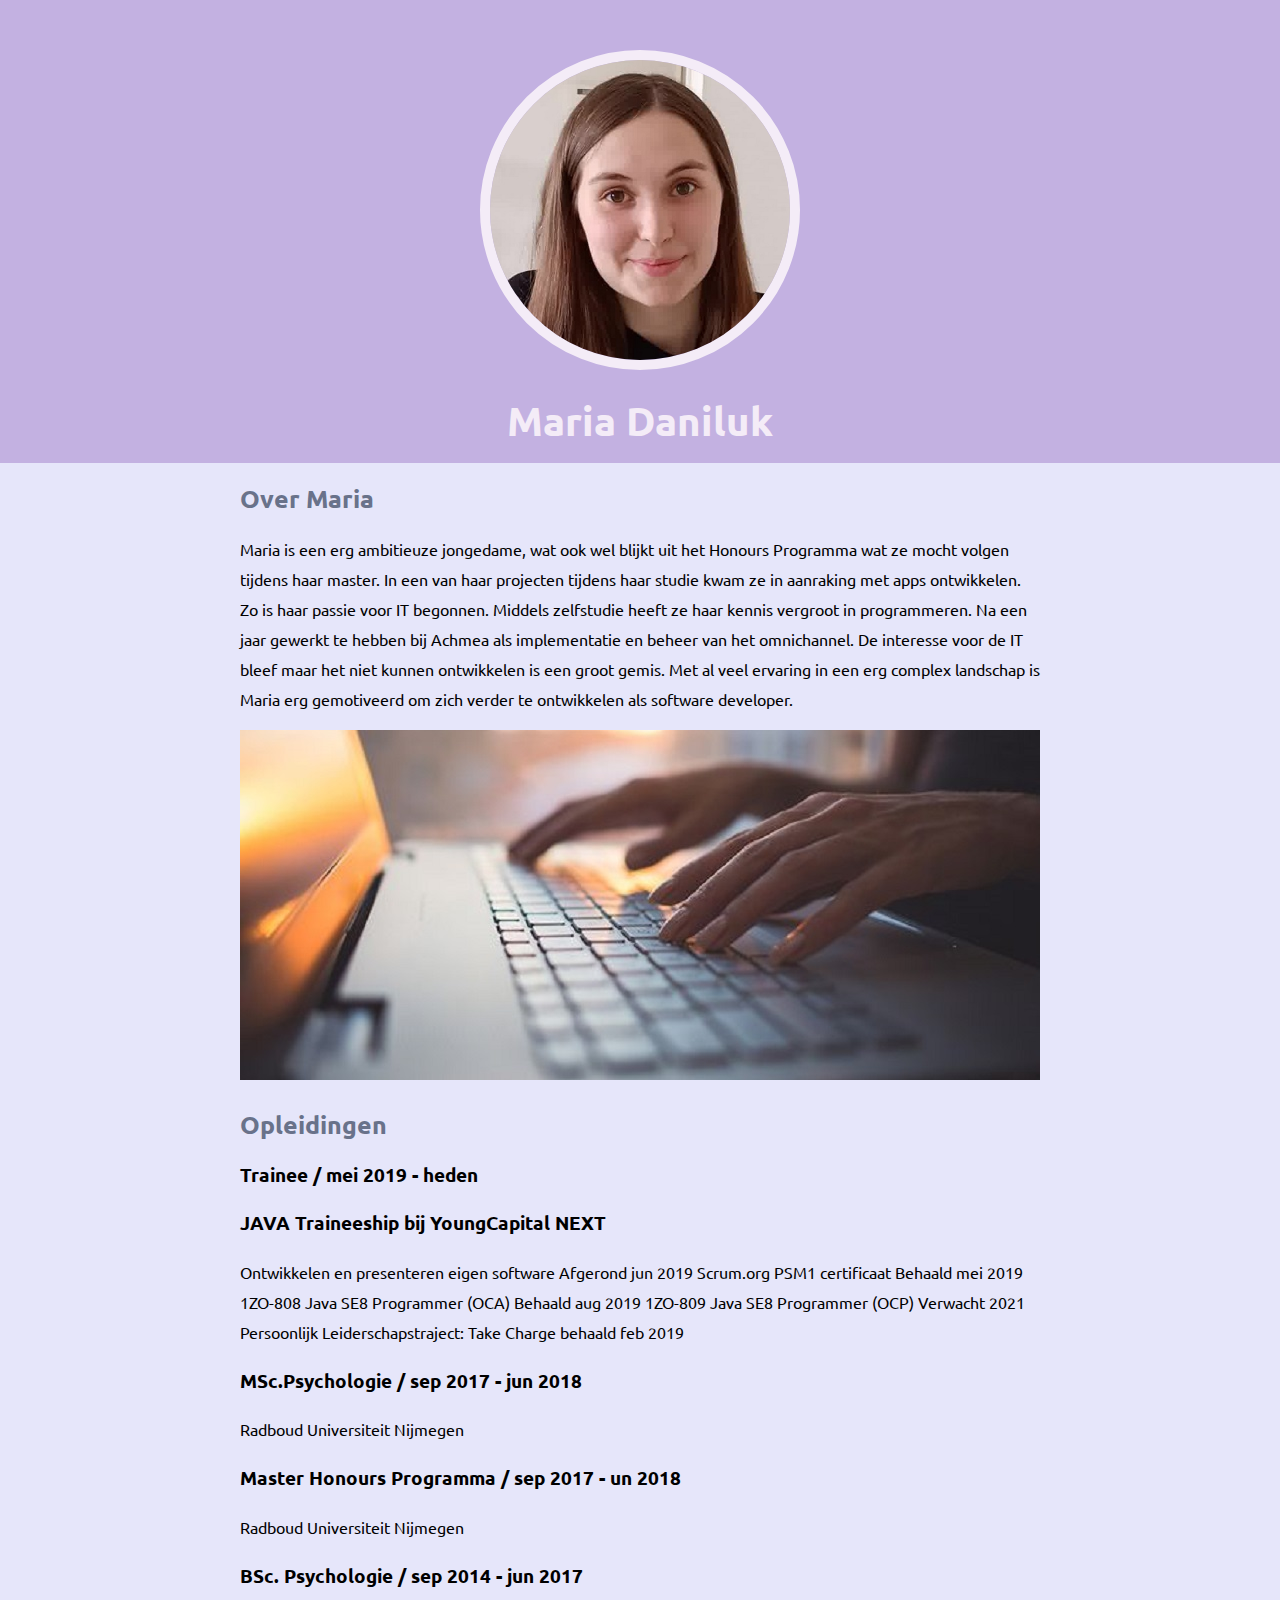
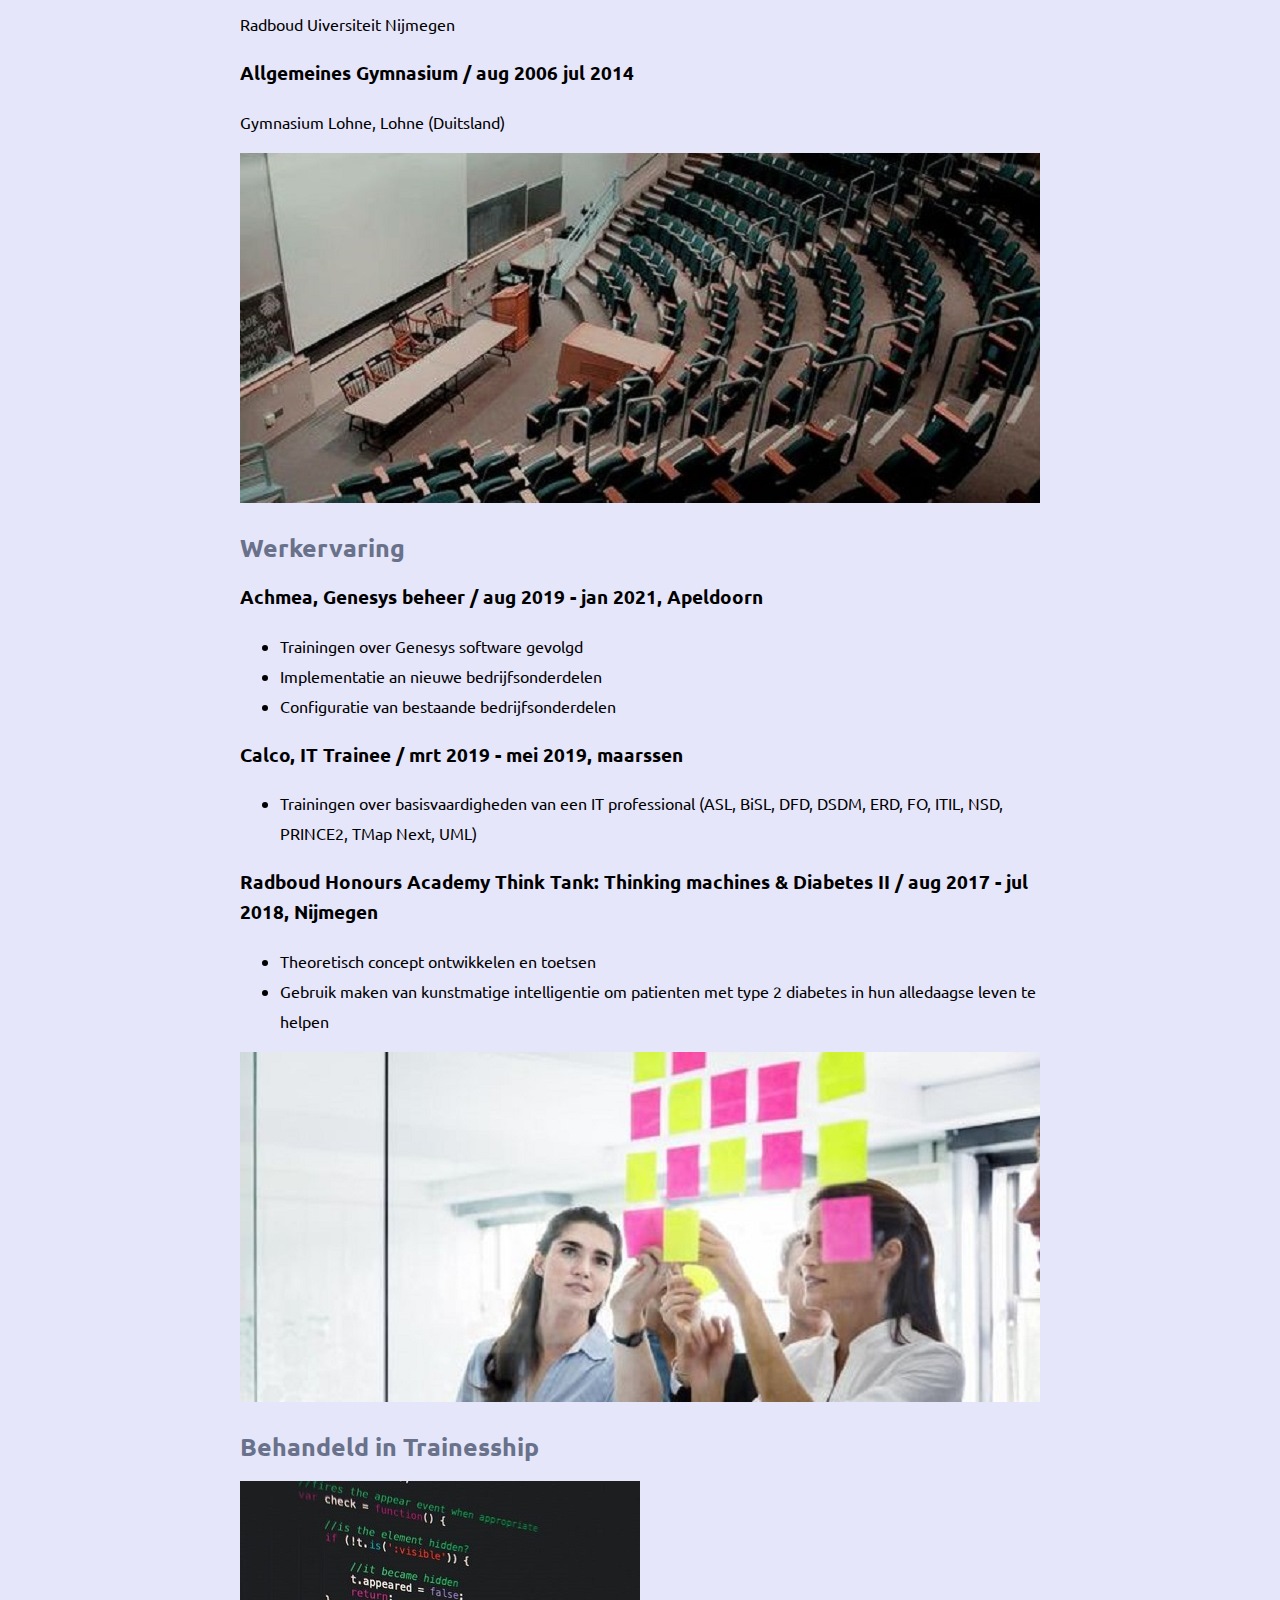
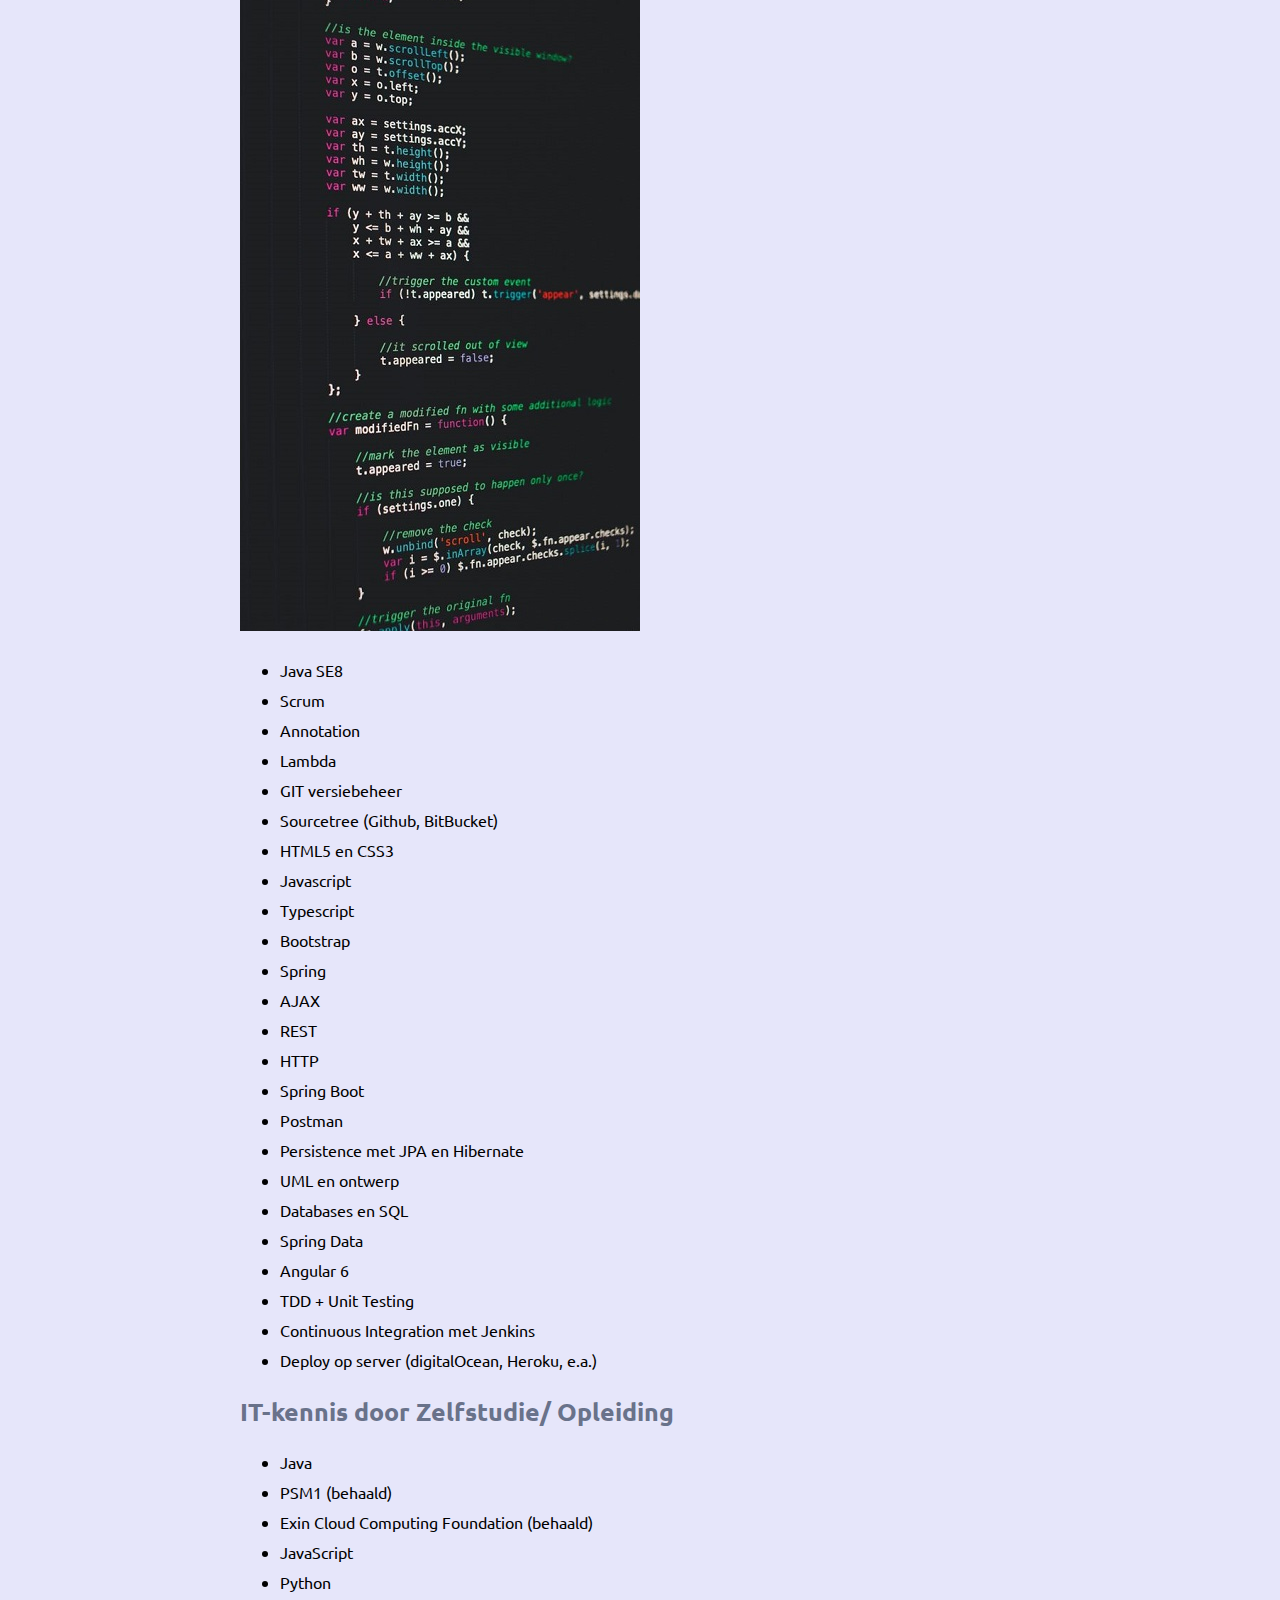
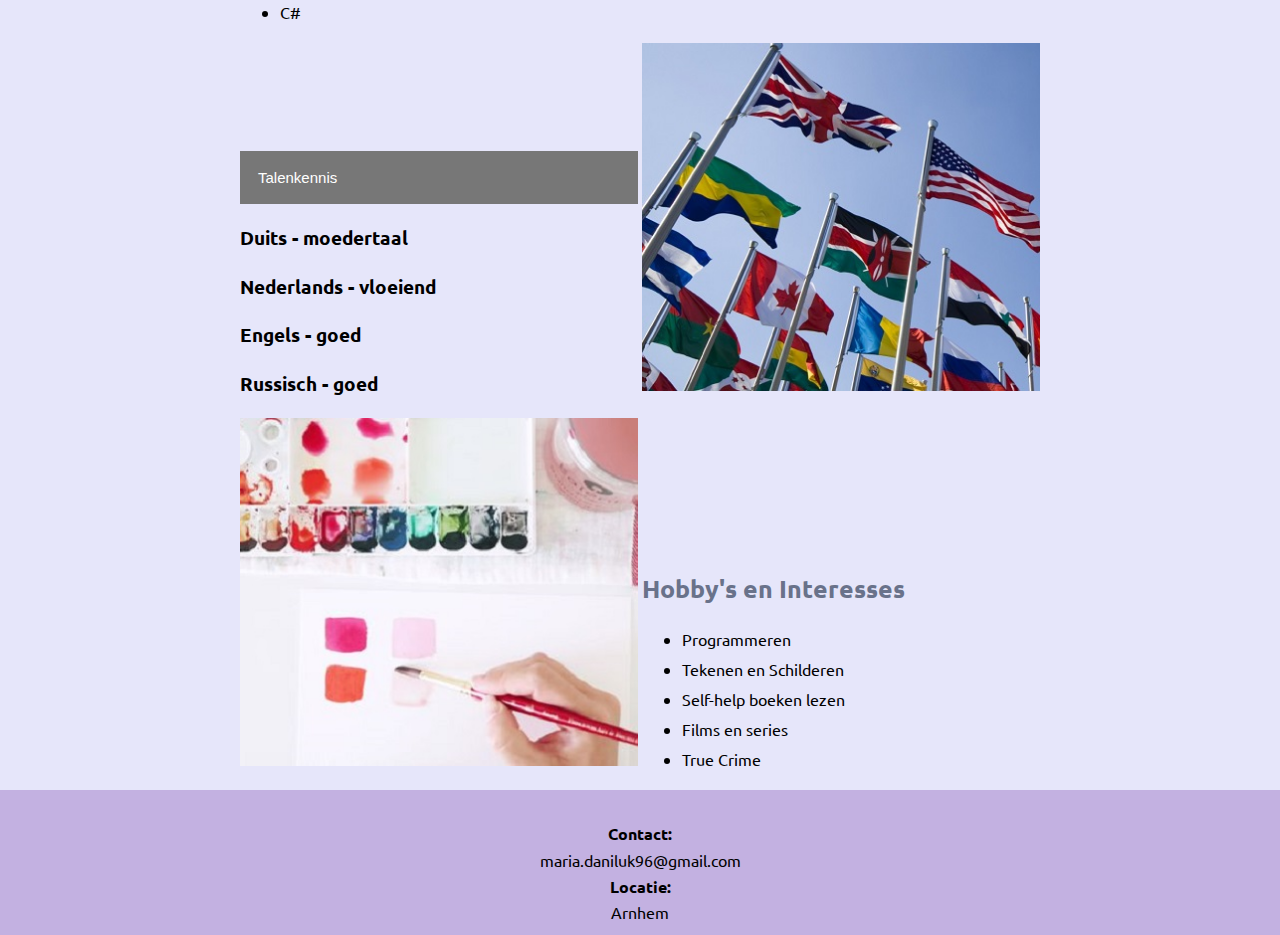
==== index.html @ b798362f "script" ====
<!DOCTYPE html>
<html>
    <head>
        <link rel="icon" href="img\icon.png">
        <title>Maria Daniluk</title>
        <link rel="stylesheet" type="text/css" href="css/CV.css">
        <link rel="preconnect" href="https://fonts.gstatic.com">
        <link href="https://fonts.googleapis.com/css2?family=Ubuntu&display=swap" rel="stylesheet">
        <script type="text/javascript" src= "js/CV.js">
        </script>
    </head>
    <body>
        <!-- header element -->
        <header>
            <img src="img\profielfoto.jpg">
            <h1>Maria Daniluk</h1>
        </header>

        <!-- main element-->

        <main>
            <h2>Over Maria</h2>
            <p>Maria is een erg ambitieuze jongedame, wat ook wel blijkt uit het Honours Programma 
                wat ze mocht volgen tijdens haar master. In een van haar projecten tijdens haar studie kwam ze 
                in aanraking met apps ontwikkelen. Zo is haar passie voor IT begonnen. Middels zelfstudie heeft ze 
                haar kennis vergroot in programmeren. Na een jaar gewerkt te hebben bij Achmea als implementatie en 
                beheer van het omnichannel. De interesse voor de IT bleef maar het niet kunnen ontwikkelen is een 
                groot gemis.
                Met al veel ervaring in een erg complex landschap is Maria erg gemotiveerd om zich verder te 
                ontwikkelen als software developer.</p>
            <img src="img\edited\computer1.jpg">
            <h2>Opleidingen</h2>
            <h3>Trainee / mei 2019 - heden</h3>
            <h3>JAVA Traineeship bij YoungCapital NEXT</h3>
            <p>Ontwikkelen en presenteren eigen software	 Afgerond jun 2019
                Scrum.org PSM1 certificaat			 Behaald mei 2019
                1ZO-808 Java SE8 Programmer (OCA)		 Behaald aug  2019
                1ZO-809 Java SE8 Programmer (OCP)		 Verwacht      2021
                Persoonlijk Leiderschapstraject: Take Charge	 behaald feb  2019</p>
            <h3>MSc.Psychologie / sep 2017 - jun 2018</h3>
            <p>Radboud Universiteit Nijmegen</p>
            <h3>Master Honours Programma / sep 2017 - un 2018</h3>
            <p>Radboud Universiteit Nijmegen</p>
            <h3>BSc. Psychologie / sep 2014 - jun 2017</h3>
            <p>Radboud Uiversiteit Nijmegen</p>
            <h3>Allgemeines Gymnasium / aug 2006 jul 2014</h3>
            <p>Gymnasium Lohne, Lohne (Duitsland)</p>
            <img src="img\edited\uni1.jpg">
            <h2>Werkervaring</h2>
            <h3>Achmea, Genesys beheer / aug 2019 - jan 2021, Apeldoorn</h3>
            <ul>
                <li>Trainingen over Genesys software gevolgd</li>
                <li>Implementatie an nieuwe bedrijfsonderdelen</li>
                <li>Configuratie van bestaande bedrijfsonderdelen</li>
            </ul>
            <h3>Calco, IT Trainee / mrt 2019 - mei 2019, maarssen</h3>
                <ul>
                    <li>Trainingen over basisvaardigheden van een IT professional (ASL, BiSL, DFD, DSDM, ERD, FO, ITIL, NSD, PRINCE2, TMap Next, UML)</li>
                </ul>
            <h3>Radboud Honours Academy Think Tank: Thinking machines & Diabetes II / aug 2017 - jul 2018, Nijmegen</h3>
            <ul>
                <li>Theoretisch concept ontwikkelen en toetsen</li>
                <li>Gebruik maken van kunstmatige intelligentie om patienten met type 2 diabetes in hun alledaagse leven te helpen</li>
            </ul>
            <img src="img\edited\work1.jpg">
            <h2>Behandeld in Trainesship</h2>
            <img src="img\edited\code1.jpg">
            <ul>
                <li>Java SE8</li>
                <li>Scrum</li>
                <li>Annotation</li>
                <li>Lambda</li>
                <li>GIT versiebeheer</li>
                <li>Sourcetree (Github, BitBucket)</li>
                <li>HTML5 en CSS3</li>
                <li>Javascript</li>
                <li>Typescript</li>
                <li>Bootstrap</li>
                <li>Spring</li>
                <li>AJAX</li>
                <li>REST</li>
                <li>HTTP</li>
                <li>Spring Boot</li>
                <li>Postman</li>
                <li>Persistence met JPA en Hibernate</li>
                <li>UML en ontwerp</li>
                <li>Databases en SQL</li>
                <li>Spring Data</li>
                <li>Angular 6</li>
                <li>TDD + Unit Testing</li>
                <li>Continuous Integration met Jenkins</li>
                <li>Deploy op server (digitalOcean, Heroku, e.a.)</li>
            </ul>
            <h2>IT-kennis door Zelfstudie/ Opleiding</h2>
            <ul>
                <li>Java</li>
                <li>PSM1 (behaald)</li>
                <li>Exin Cloud Computing Foundation (behaald)</li>
                <li>JavaScript</li>
                <li>Python</li>
                <li>C#</li>
            </ul>
            
            <div class="wrapper">
                <div class="left"><button type="button" class="collapsible">Talenkennis</button>
                    <div class="content">
                        <h3>Duits - moedertaal</h3>
                        <h3>Nederlands - vloeiend</h3>
                        <h3>Engels - goed</h3>
                        <h3>Russisch - goed</h3>

                    </div>
            <h3>Duits - moedertaal</h3>
            <h3>Nederlands - vloeiend</h3>
            <h3>Engels - goed</h3>
            <h3>Russisch - goed</h3>
            </div>
            <div class="right">
                <img src="img\edited\talen1.jpg">
            </div>
            </div>
            <div class="wrapper">
            <div class="left"> <img src="img\edited\hobby2.jpg"></div>
           <div class="right">
            <h2>Hobby's en Interesses</h2>
            <ul>
                <li>Programmeren</li>
                <li>Tekenen en Schilderen</li>
                <li>Self-help boeken lezen</li>
                <li>Films en series</li>
                <li>True Crime</li>
            </ul>
            </div>
            </div>

        </main>
        <!-- Footer element-->
        <footer>
            <h4>Contact:</h4>
            <p>maria.daniluk96@gmail.com</p>
            <h4>Locatie:</h4>
            <p>Arnhem</p>
        </footer>

    </body>
</html>
---- css/CV.css ----
/*
style="color:#afc5ff;" --> blauw
style="color:#b3bed1;"/ #69728A --> donker grijs
style="color:#f4ecf7;" --> licht rosa
style="color:#CBC3E3;" --> grijze paars
style="color:#C3B1E1;" --> paars
style="color:#E6E6FA;" --> licht paars
*/

body{
    background-color: #E6E6FA;
    margin: 0;
    font-family: 'Ubuntu', sans-serif;
    line-height: 30px;
}
header{
    background-color:#C3B1E1;
    text-align: center;
    padding-top: 50px;
    padding-bottom: 1px;
}
header h1{
    color:#f4ecf7;
    font-size: 40px;
}
header img{
    border-radius: 160px;
    width: 300px;
    border: 10px solid #f4ecf7;
}
main{
    max-width: 800px;
    margin: 0 auto;
    padding: 0 20px;
}
main img{
    max-width: 100%;
}
h2{
    font-size: 25px;
    color: #69728A;
}
h1{
    font-size: 20px;
}

div .wrapper {
    vertical-align: top;
    height: 350px;
}

div .left{
    /* float: left; */
    display: inline-block;
    width: 398px;
}
div .right {
    /* float: right; */
    display: inline-block;
    width: 398px;
}
.collapsible {
    background-color: #777;
    color: white;
    cursor: pointer;
    padding: 18px;
    width: 100%;
    border: none;
    text-align: left;
    outline: none;
    font-size: 15px;
  }
  
  .active, .collapsible:hover {
    background-color: #555;
  }
  
.content {
    padding: 0 18px;
    display: none;
    overflow: hidden;
    background-color: #f1f1f1;
  }

footer{
    text-align: center;
    line-height: 5px;
    padding: 20px;
    background-color:#C3B1E1;
}
footer p{
    margin: 0;
}
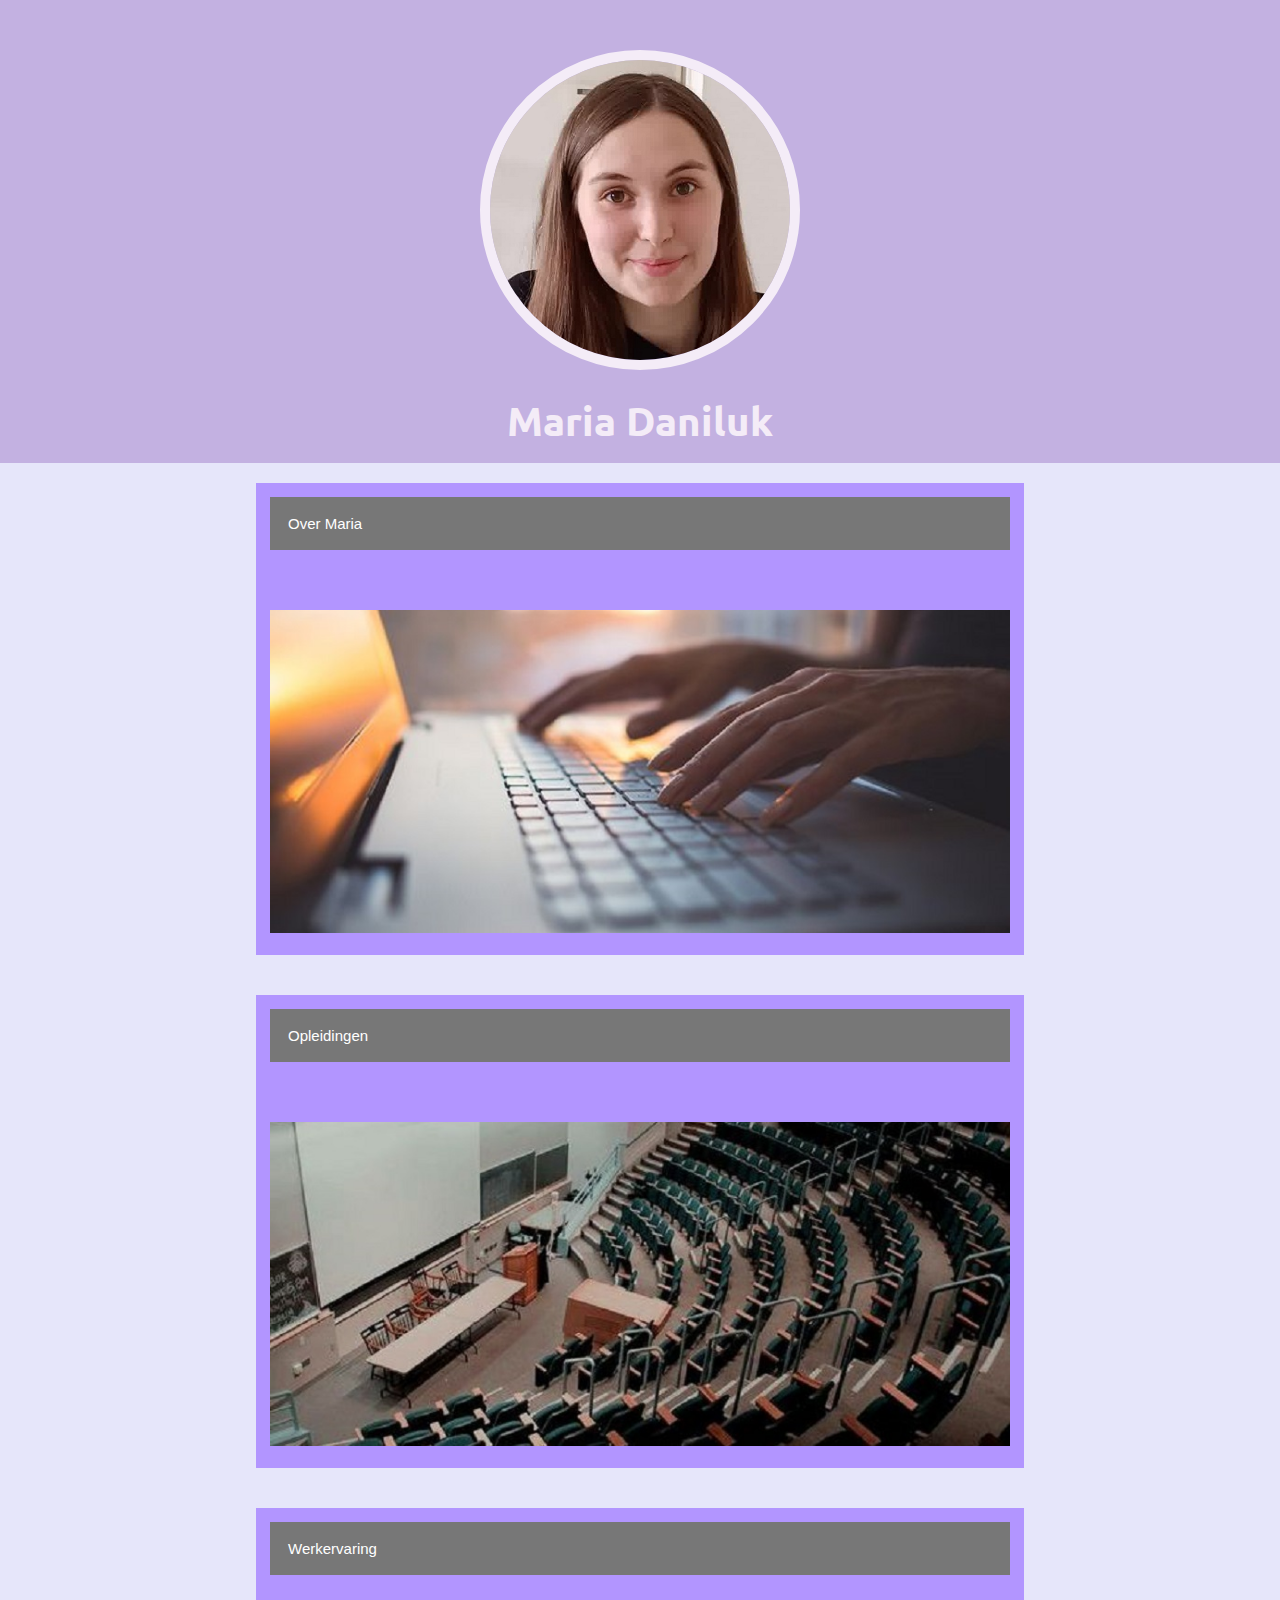
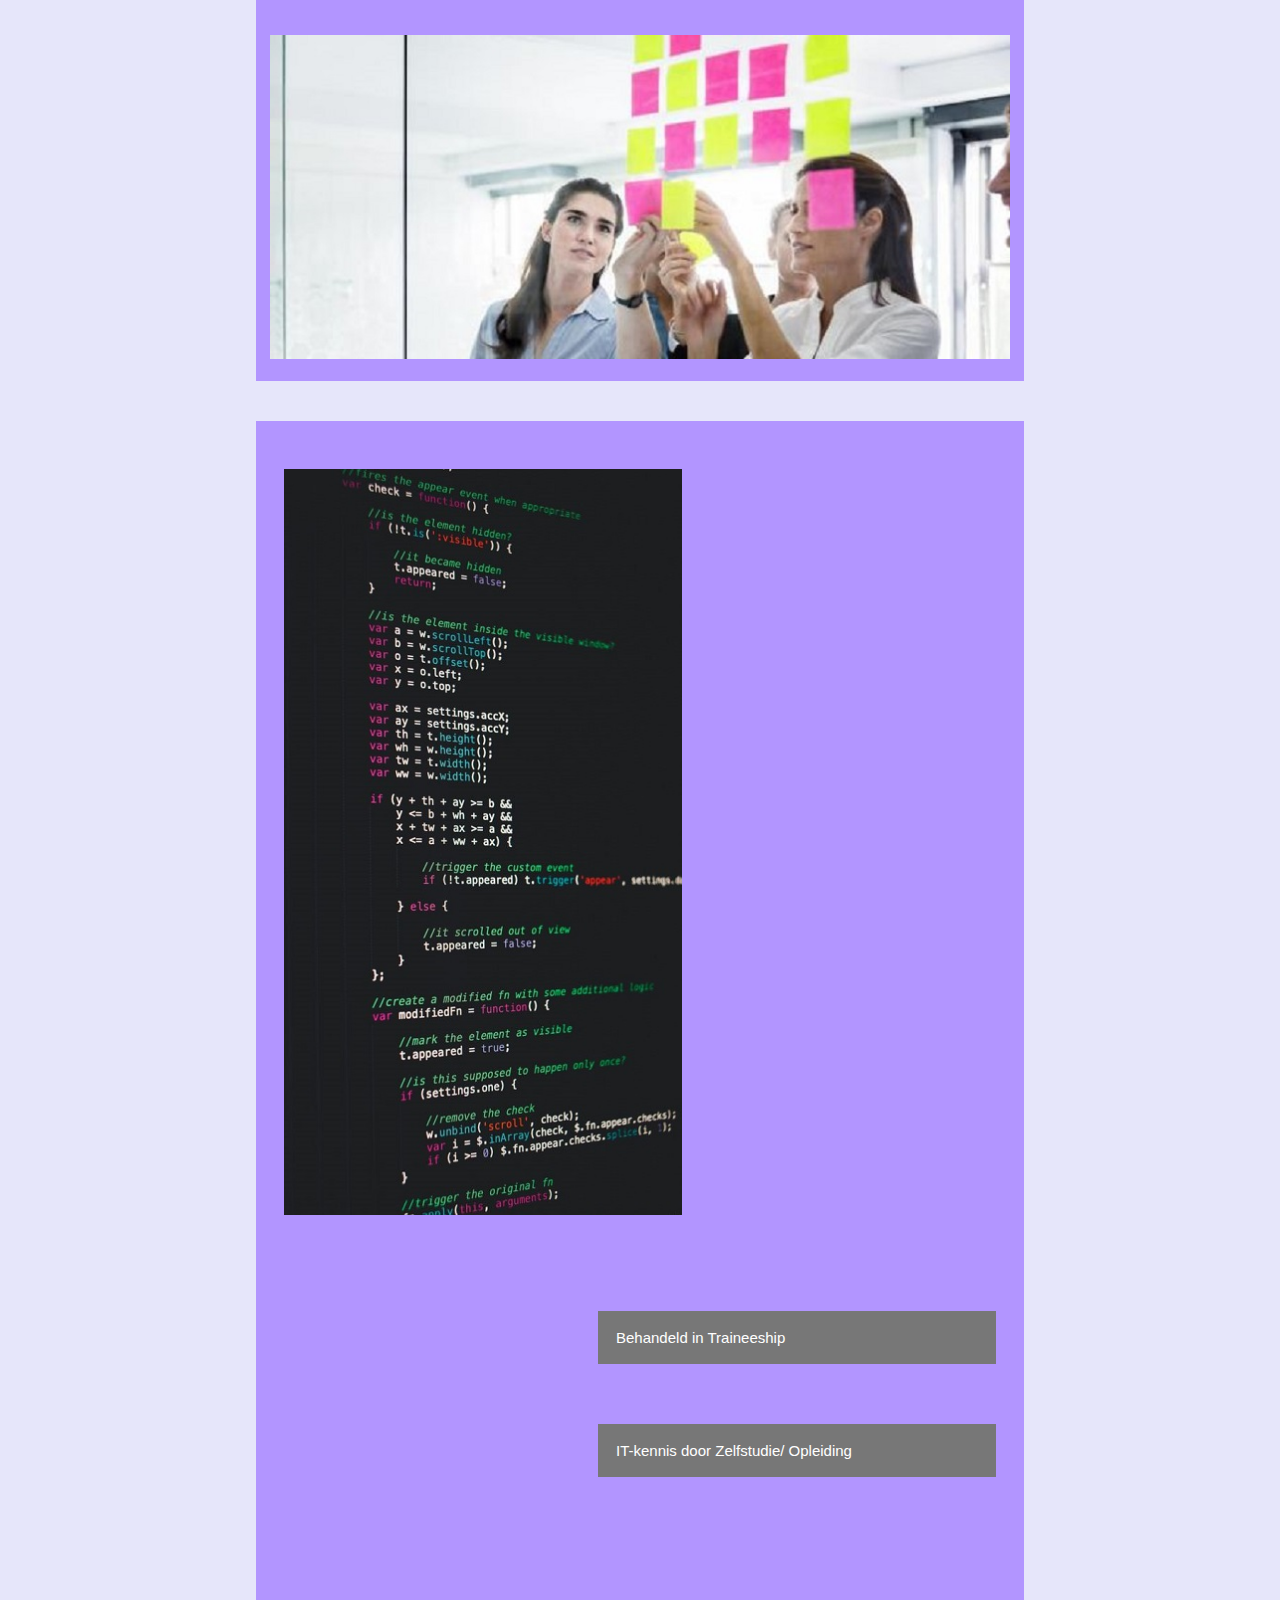
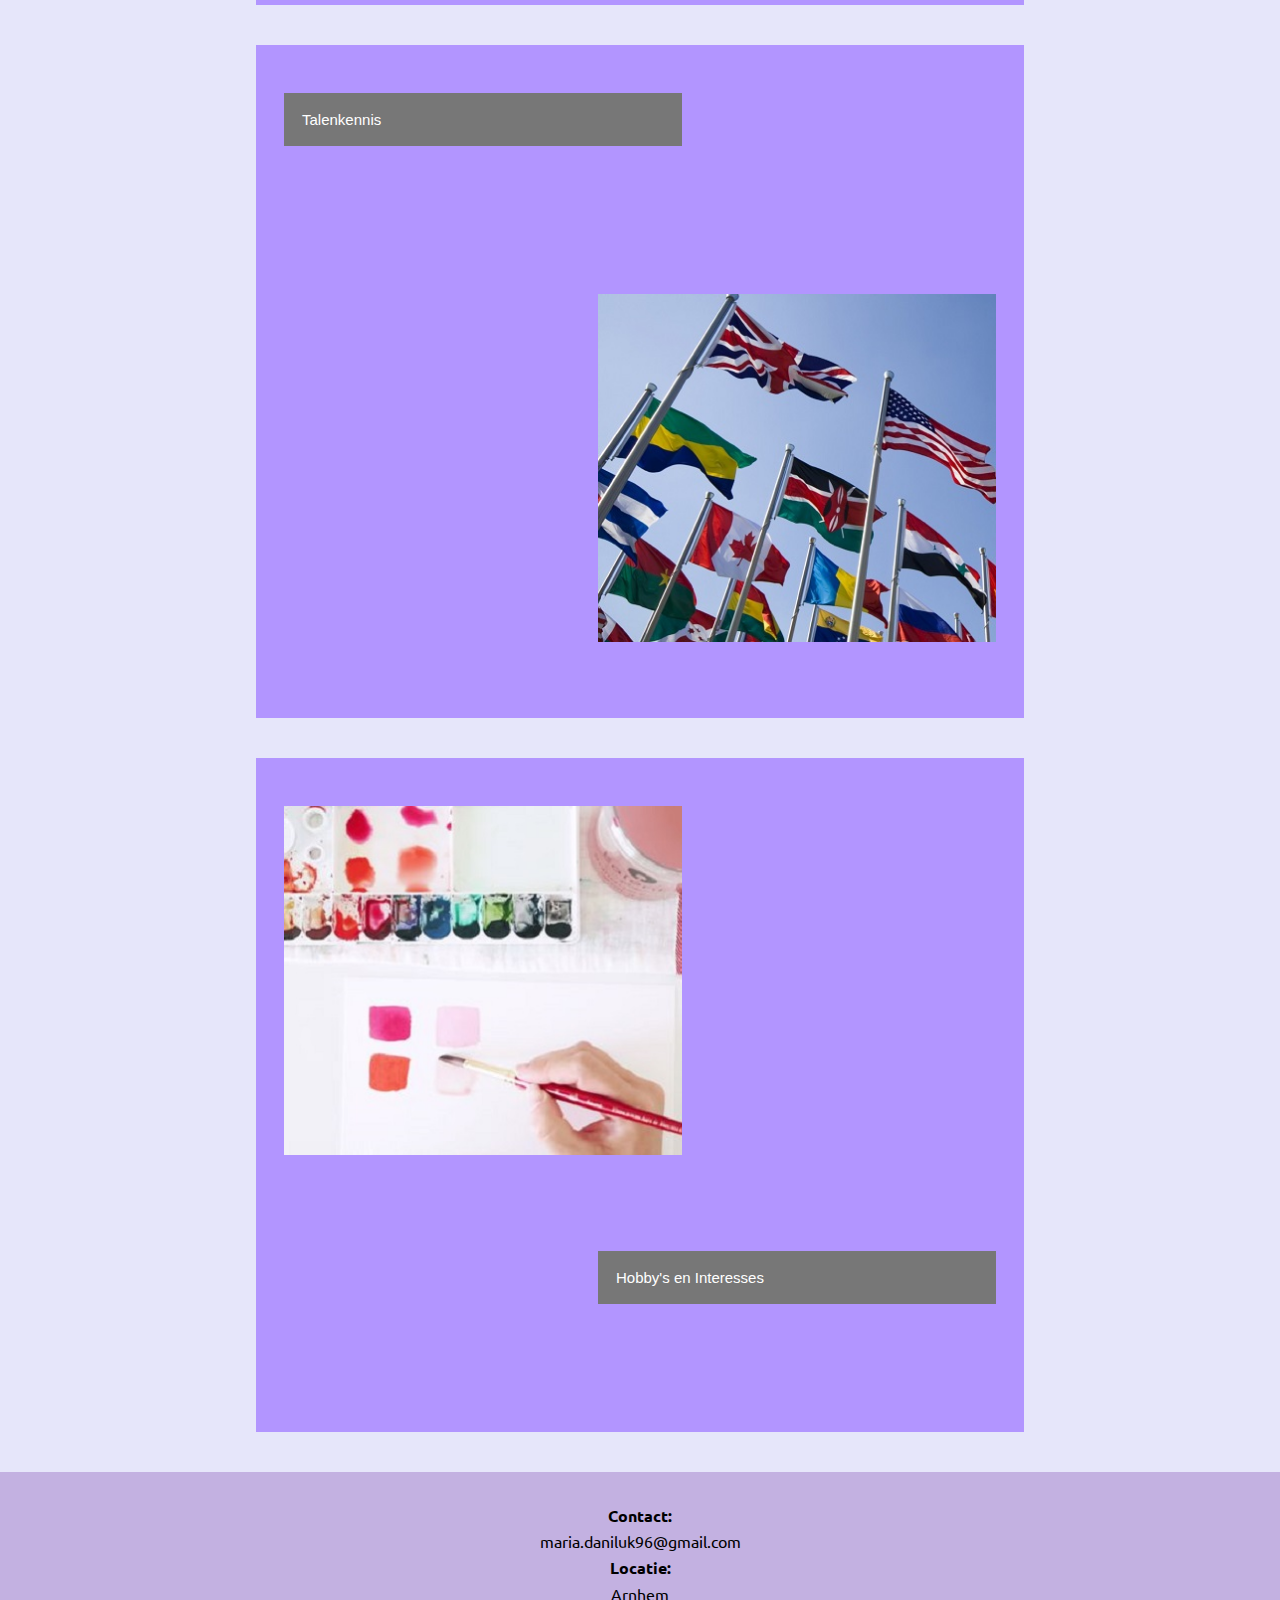
==== commit dc884c69: "buttons and co" ====
--- a/index.html
+++ b/index.html
@@ -19,8 +19,10 @@
         <!-- main element-->
 
         <main>
-            <h2>Over Maria</h2>
-            <p>Maria is een erg ambitieuze jongedame, wat ook wel blijkt uit het Honours Programma 
+            <div>
+            <button type="button" class="collapsible">Over Maria</button>
+                <div class="content">
+                <p>Maria is een erg ambitieuze jongedame, wat ook wel blijkt uit het Honours Programma 
                 wat ze mocht volgen tijdens haar master. In een van haar projecten tijdens haar studie kwam ze 
                 in aanraking met apps ontwikkelen. Zo is haar passie voor IT begonnen. Middels zelfstudie heeft ze 
                 haar kennis vergroot in programmeren. Na een jaar gewerkt te hebben bij Achmea als implementatie en 
@@ -28,8 +30,15 @@
                 groot gemis.
                 Met al veel ervaring in een erg complex landschap is Maria erg gemotiveerd om zich verder te 
                 ontwikkelen als software developer.</p>
-            <img src="img\edited\computer1.jpg">
-            <h2>Opleidingen</h2>
+                </div>
+            
+                <img src="img\edited\computer1.jpg">
+                
+            </div>
+            
+                <div>
+            <button type="button" class="collapsible">Opleidingen</button>
+            <div class="content">
             <h3>Trainee / mei 2019 - heden</h3>
             <h3>JAVA Traineeship bij YoungCapital NEXT</h3>
             <p>Ontwikkelen en presenteren eigen software	 Afgerond jun 2019
@@ -45,8 +54,15 @@
             <p>Radboud Uiversiteit Nijmegen</p>
             <h3>Allgemeines Gymnasium / aug 2006 jul 2014</h3>
             <p>Gymnasium Lohne, Lohne (Duitsland)</p>
+            </div>
+            
             <img src="img\edited\uni1.jpg">
-            <h2>Werkervaring</h2>
+            
+        </div>
+            
+            <div>
+            <button type="button" class="collapsible">Werkervaring</button>
+            <div class="content">
             <h3>Achmea, Genesys beheer / aug 2019 - jan 2021, Apeldoorn</h3>
             <ul>
                 <li>Trainingen over Genesys software gevolgd</li>
@@ -62,67 +78,84 @@
                 <li>Theoretisch concept ontwikkelen en toetsen</li>
                 <li>Gebruik maken van kunstmatige intelligentie om patienten met type 2 diabetes in hun alledaagse leven te helpen</li>
             </ul>
+            </div>
+            
             <img src="img\edited\work1.jpg">
-            <h2>Behandeld in Trainesship</h2>
-            <img src="img\edited\code1.jpg">
-            <ul>
-                <li>Java SE8</li>
-                <li>Scrum</li>
-                <li>Annotation</li>
-                <li>Lambda</li>
-                <li>GIT versiebeheer</li>
-                <li>Sourcetree (Github, BitBucket)</li>
-                <li>HTML5 en CSS3</li>
-                <li>Javascript</li>
-                <li>Typescript</li>
-                <li>Bootstrap</li>
-                <li>Spring</li>
-                <li>AJAX</li>
-                <li>REST</li>
-                <li>HTTP</li>
-                <li>Spring Boot</li>
-                <li>Postman</li>
-                <li>Persistence met JPA en Hibernate</li>
-                <li>UML en ontwerp</li>
-                <li>Databases en SQL</li>
-                <li>Spring Data</li>
-                <li>Angular 6</li>
-                <li>TDD + Unit Testing</li>
-                <li>Continuous Integration met Jenkins</li>
-                <li>Deploy op server (digitalOcean, Heroku, e.a.)</li>
-            </ul>
-            <h2>IT-kennis door Zelfstudie/ Opleiding</h2>
-            <ul>
-                <li>Java</li>
+            
+        </div>
+
+            <div class="wrapper-doubleheight">
+                <div class="left">
+                    <img src="img\edited\code1.jpg">
+                </div>
+
+                <div class="right">
+                    <button type="button" class="collapsible">Behandeld in Traineeship</button>
+                    <div class="content">
+                        <ul>
+                            <li>Java SE8</li>
+                            <li>Scrum</li>
+                            <li>Annotation</li>
+                            <li>Lambda</li>
+                            <li>GIT versiebeheer</li>
+                            <li>Sourcetree (Github, BitBucket)</li>
+                            <li>HTML5 en CSS3</li>
+                            <li>Javascript</li>
+                            <li>Typescript</li>
+                            <li>Bootstrap</li>
+                            <li>Spring</li>
+                            <li>AJAX</li>
+                            <li>REST</li>
+                            <li>HTTP</li>
+                            <li>Spring Boot</li>
+                            <li>Postman</li>
+                            <li>Persistence met JPA en Hibernate</li>
+                            <li>UML en ontwerp</li>
+                            <li>Databases en SQL</li>
+                            <li>Spring Data</li>
+                            <li>Angular 6</li>
+                            <li>TDD + Unit Testing</li>
+                            <li>Continuous Integration met Jenkins</li>
+                            <li>Deploy op server (digitalOcean, Heroku, e.a.)</li>
+                        </ul>
+                        </div>
+                        <button type="button" class="collapsible">IT-kennis door Zelfstudie/ Opleiding</button>
+                    <div class="content">
+                        <ul>
+                            <li>Java</li>
                 <li>PSM1 (behaald)</li>
                 <li>Exin Cloud Computing Foundation (behaald)</li>
                 <li>JavaScript</li>
                 <li>Python</li>
                 <li>C#</li>
-            </ul>
+                        </ul>
+                        </div>
+                </div>
+            </div>
             
             <div class="wrapper">
-                <div class="left"><button type="button" class="collapsible">Talenkennis</button>
+                <div class="left">
+                    <button type="button" class="collapsible">Talenkennis</button>
                     <div class="content">
                         <h3>Duits - moedertaal</h3>
                         <h3>Nederlands - vloeiend</h3>
                         <h3>Engels - goed</h3>
-                        <h3>Russisch - goed</h3>
-
+                         <h3>Russisch - goed</h3>
                     </div>
-            <h3>Duits - moedertaal</h3>
-            <h3>Nederlands - vloeiend</h3>
-            <h3>Engels - goed</h3>
-            <h3>Russisch - goed</h3>
+            
             </div>
             <div class="right">
                 <img src="img\edited\talen1.jpg">
             </div>
             </div>
+
             <div class="wrapper">
-            <div class="left"> <img src="img\edited\hobby2.jpg"></div>
+            <div class="left">
+                <img src="img\edited\hobby2.jpg">
+            </div>
            <div class="right">
-            <h2>Hobby's en Interesses</h2>
+            <button type="button" class="collapsible">Hobby's en Interesses</button>
+            <div class="content">
             <ul>
                 <li>Programmeren</li>
                 <li>Tekenen en Schilderen</li>
@@ -132,6 +165,8 @@
             </ul>
             </div>
             </div>
+            </div>
+            
 
         </main>
         <!-- Footer element-->
@@ -141,6 +176,7 @@
             <h4>Locatie:</h4>
             <p>Arnhem</p>
         </footer>
-
+        <script type="text/javascript" src= "js/CV.js">
+        </script>
     </body>
 </html>--- a/css/CV.css
+++ b/css/CV.css
@@ -29,9 +29,9 @@
     border: 10px solid #f4ecf7;
 }
 main{
-    max-width: 800px;
+    max-width: 60%;
     margin: 0 auto;
-    padding: 0 20px;
+    padding: 20;
 }
 main img{
     max-width: 100%;
@@ -44,19 +44,34 @@
     font-size: 20px;
 }
 
-div .wrapper {
+div {
+    background-color: #B295FF;
+    margin-top: 20px;
+    margin-bottom: 40px;
+    height: auto;
+    overflow: auto;
+    padding: 14px;
+}
+
+.wrapper {
     vertical-align: top;
-    height: 350px;
+    min-height: 400px;
+    
+}
+.wrapper-doubleheight{
+    vertical-align: top;
+    min-height: 800px;
+    
 }
 
 div .left{
-    /* float: left; */
-    display: inline-block;
+    float: left;
+    /* display: inline-block; */
     width: 398px;
 }
 div .right {
-    /* float: right; */
-    display: inline-block;
+    float: right;
+    /* display: inline-block; */
     width: 398px;
 }
 .collapsible {
@@ -77,9 +92,10 @@
   
 .content {
     padding: 0 18px;
-    display: none;
+    max-height: 0;
     overflow: hidden;
     background-color: #f1f1f1;
+    transition: max-height 0.4s ease-out;
   }
 
 footer{
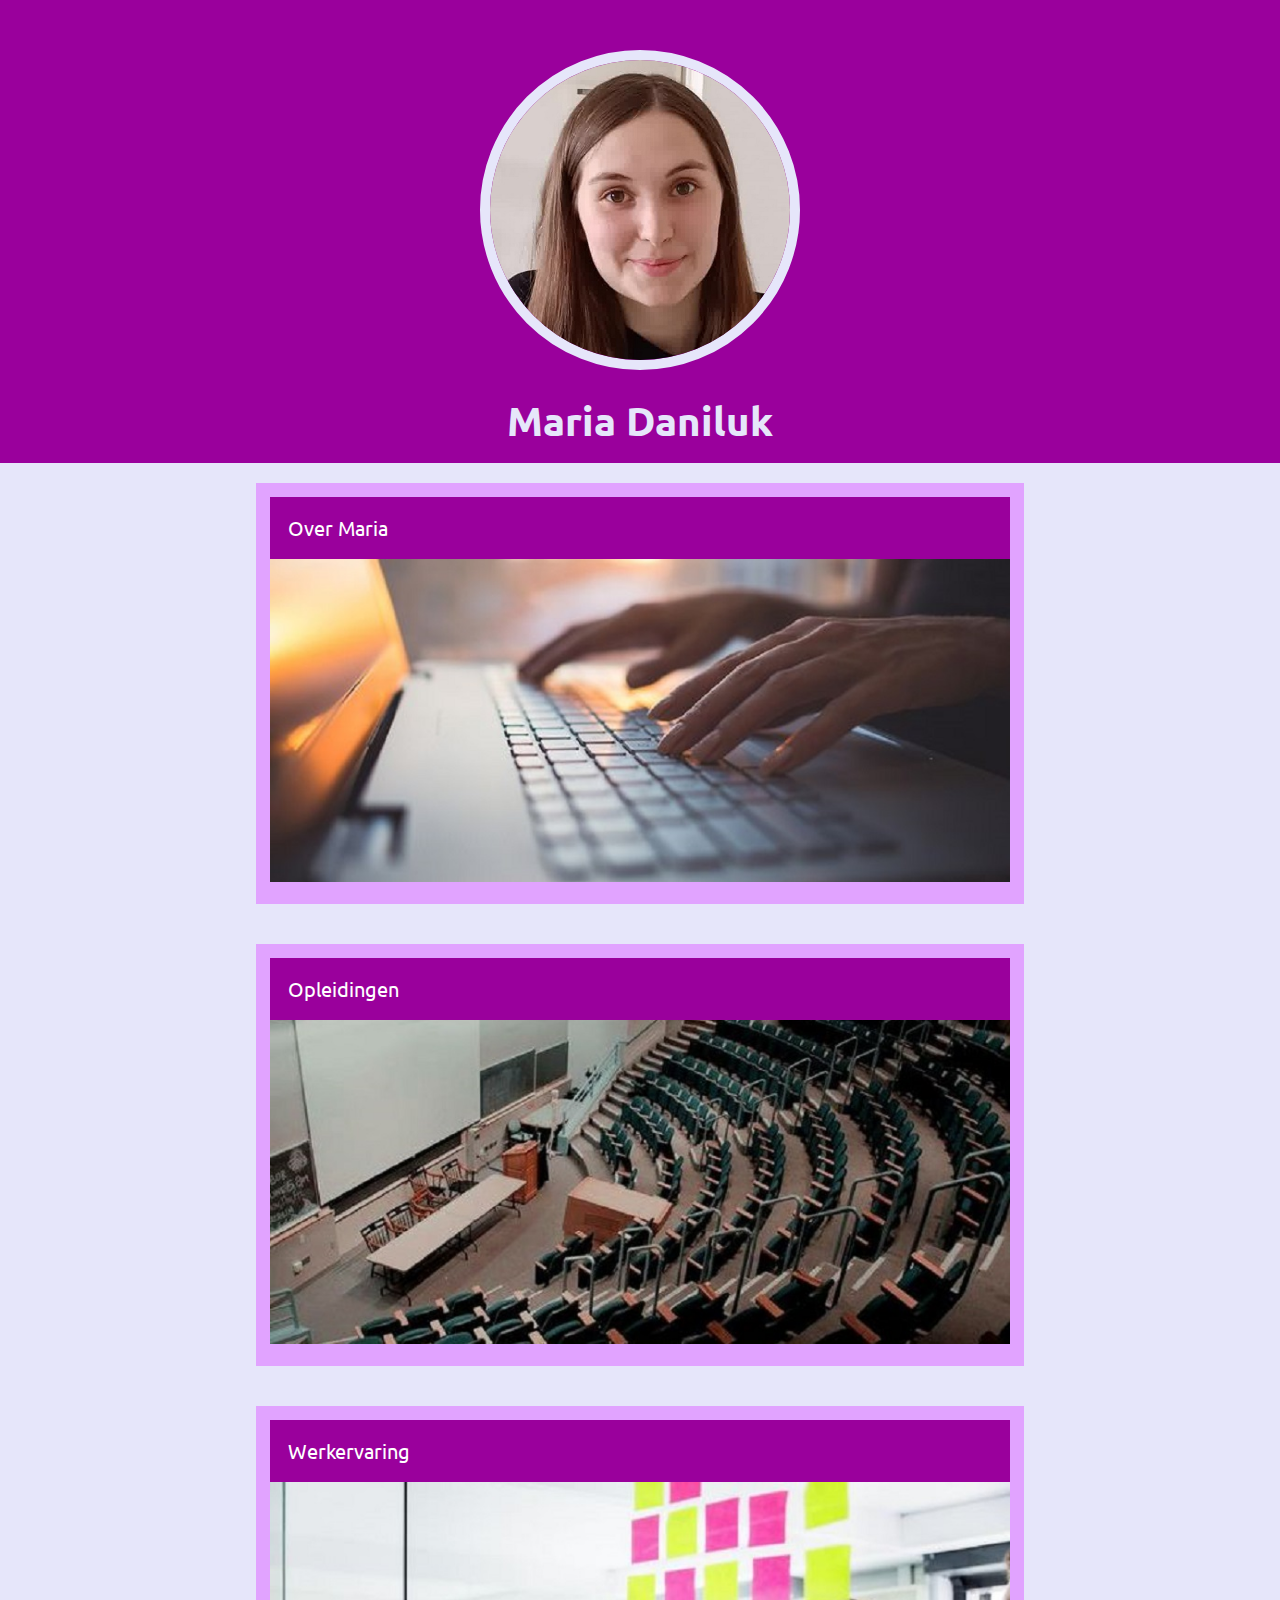
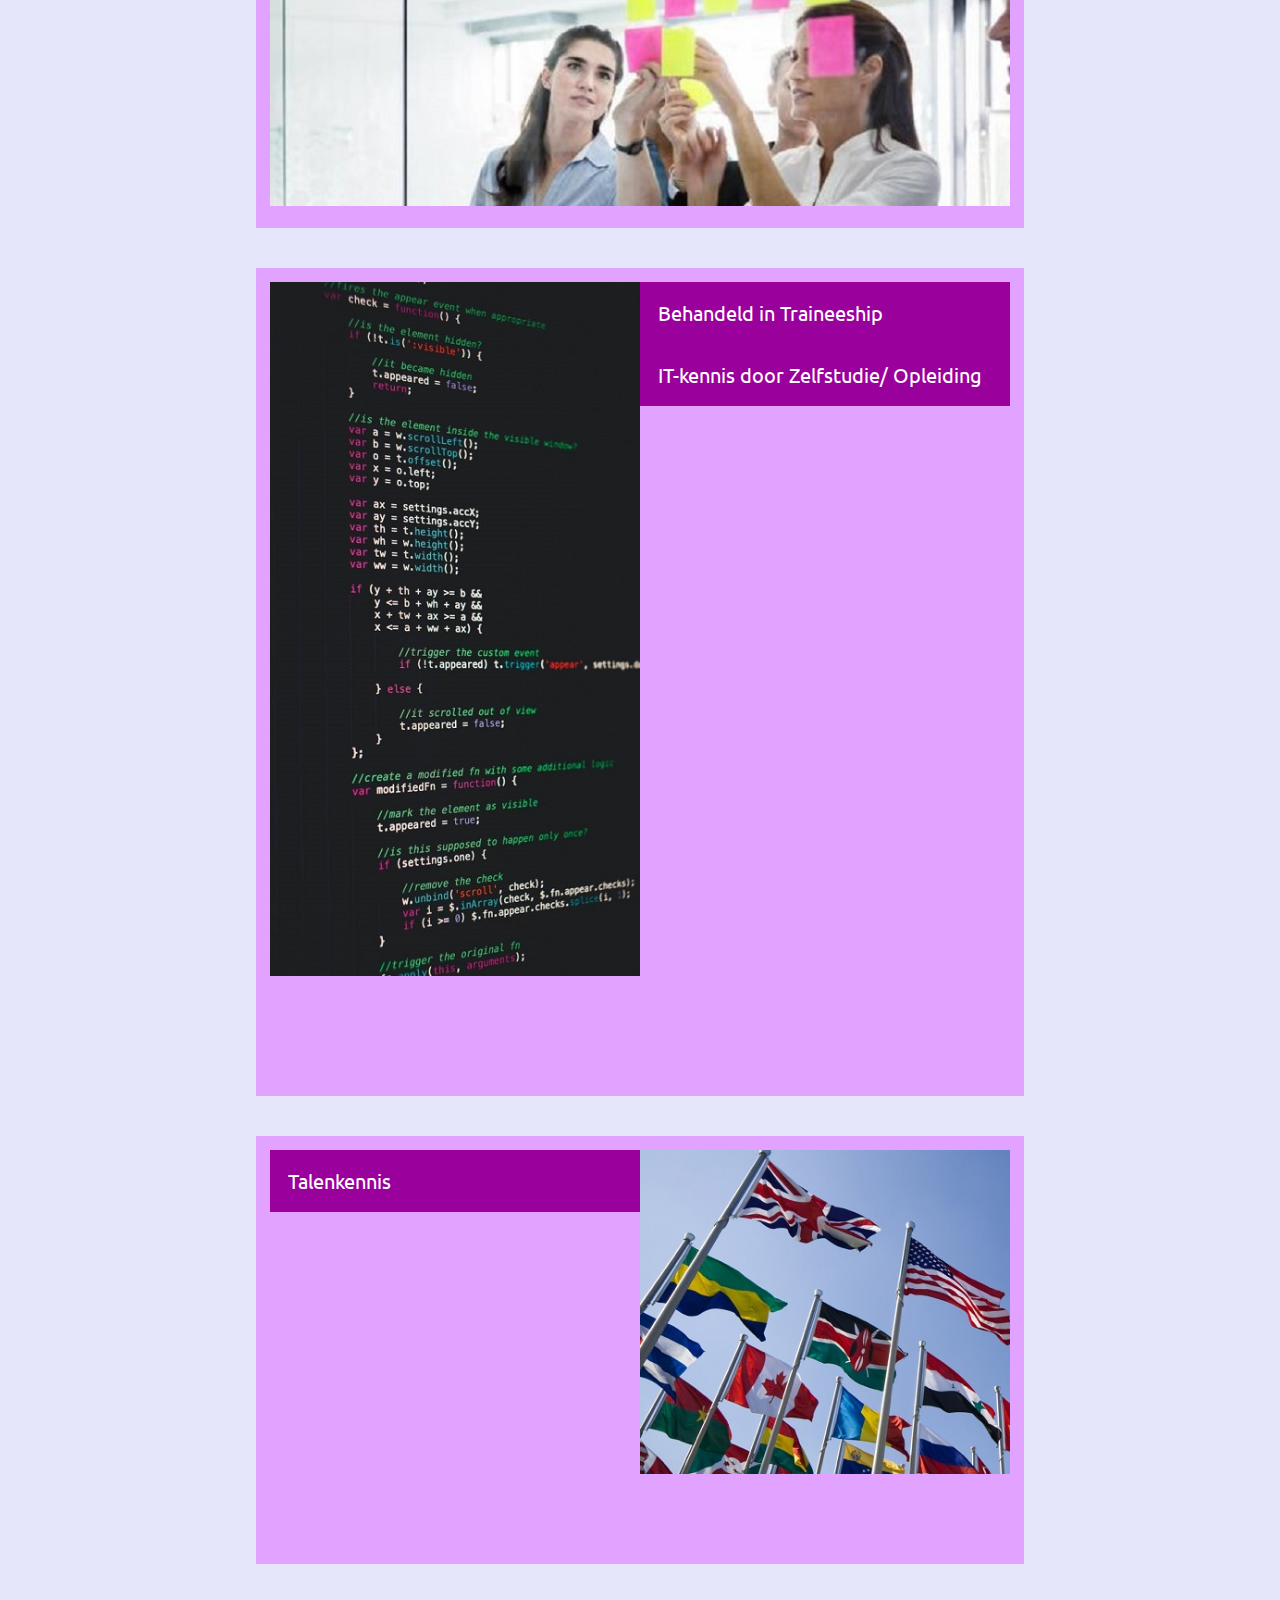
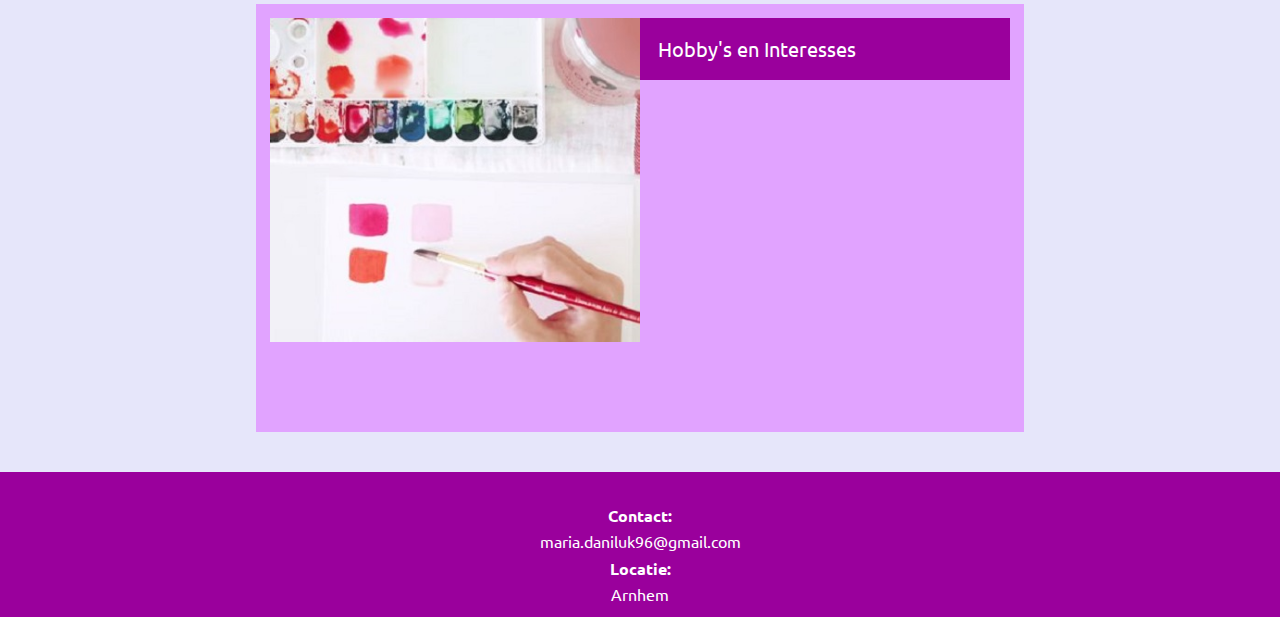
==== commit 2717e329: "colorscheme" ====
--- a/index.html
+++ b/index.html
@@ -19,7 +19,7 @@
         <!-- main element-->
 
         <main>
-            <div>
+            <div class="background">
             <button type="button" class="collapsible">Over Maria</button>
                 <div class="content">
                 <p>Maria is een erg ambitieuze jongedame, wat ook wel blijkt uit het Honours Programma 
@@ -33,10 +33,10 @@
                 </div>
             
                 <img src="img\edited\computer1.jpg">
-                
+
             </div>
             
-                <div>
+                <div class="background">
             <button type="button" class="collapsible">Opleidingen</button>
             <div class="content">
             <h3>Trainee / mei 2019 - heden</h3>
@@ -60,7 +60,7 @@
             
         </div>
             
-            <div>
+            <div class="background">
             <button type="button" class="collapsible">Werkervaring</button>
             <div class="content">
             <h3>Achmea, Genesys beheer / aug 2019 - jan 2021, Apeldoorn</h3>
@@ -84,7 +84,7 @@
             
         </div>
 
-            <div class="wrapper-doubleheight">
+            <div class="wrapper-doubleheight background">
                 <div class="left">
                     <img src="img\edited\code1.jpg">
                 </div>
@@ -133,7 +133,7 @@
                 </div>
             </div>
             
-            <div class="wrapper">
+            <div class="wrapper background">
                 <div class="left">
                     <button type="button" class="collapsible">Talenkennis</button>
                     <div class="content">
@@ -149,7 +149,7 @@
             </div>
             </div>
 
-            <div class="wrapper">
+            <div class="wrapper background">
             <div class="left">
                 <img src="img\edited\hobby2.jpg">
             </div>
--- a/css/CV.css
+++ b/css/CV.css
@@ -1,32 +1,32 @@
 /*
-style="color:#afc5ff;" --> blauw
-style="color:#b3bed1;"/ #69728A --> donker grijs
-style="color:#f4ecf7;" --> licht rosa
-style="color:#CBC3E3;" --> grijze paars
-style="color:#C3B1E1;" --> paars
-style="color:#E6E6FA;" --> licht paars
+style="color:#a0a0a0;" --> licht grijs
+style="color:#4a4a4a;"--> donker grijs
+style="color:#e1a3ff;" --> licht paars
+style="color:#6c009e;" --> donker paars
+style="color:#feb5ff;" --> licht rosa-paars
+style="color:#9a009c;" --> donker rosa-paars
 */
 
 body{
-    background-color: #E6E6FA;
+    background-color: lavender;
     margin: 0;
     font-family: 'Ubuntu', sans-serif;
     line-height: 30px;
 }
 header{
-    background-color:#C3B1E1;
+    background-color:#9a009c;
     text-align: center;
     padding-top: 50px;
     padding-bottom: 1px;
 }
 header h1{
-    color:#f4ecf7;
+    color:lavender;
     font-size: 40px;
 }
 header img{
     border-radius: 160px;
     width: 300px;
-    border: 10px solid #f4ecf7;
+    border: 10px solid lavender;
 }
 main{
     max-width: 60%;
@@ -38,14 +38,14 @@
 }
 h2{
     font-size: 25px;
-    color: #69728A;
+    color: #a0a0a0;
 }
 h1{
     font-size: 20px;
 }
 
-div {
-    background-color: #B295FF;
+.background{
+    background-color: #e1a3ff;
     margin-top: 20px;
     margin-bottom: 40px;
     height: auto;
@@ -67,15 +67,15 @@
 div .left{
     float: left;
     /* display: inline-block; */
-    width: 398px;
+    width: 50%;
 }
 div .right {
     float: right;
     /* display: inline-block; */
-    width: 398px;
+    width: 50%;
 }
 .collapsible {
-    background-color: #777;
+    background-color: #9a009c;
     color: white;
     cursor: pointer;
     padding: 18px;
@@ -83,18 +83,19 @@
     border: none;
     text-align: left;
     outline: none;
-    font-size: 15px;
+    font-size: 20px;
+    font-family: Ubuntu;
   }
   
   .active, .collapsible:hover {
-    background-color: #555;
+    background-color: #e1a3ff;
   }
   
 .content {
     padding: 0 18px;
     max-height: 0;
     overflow: hidden;
-    background-color: #f1f1f1;
+    background-color: lavender;
     transition: max-height 0.4s ease-out;
   }
 
@@ -102,7 +103,8 @@
     text-align: center;
     line-height: 5px;
     padding: 20px;
-    background-color:#C3B1E1;
+    background-color:#9a009c;
+    color: white;
 }
 footer p{
     margin: 0;
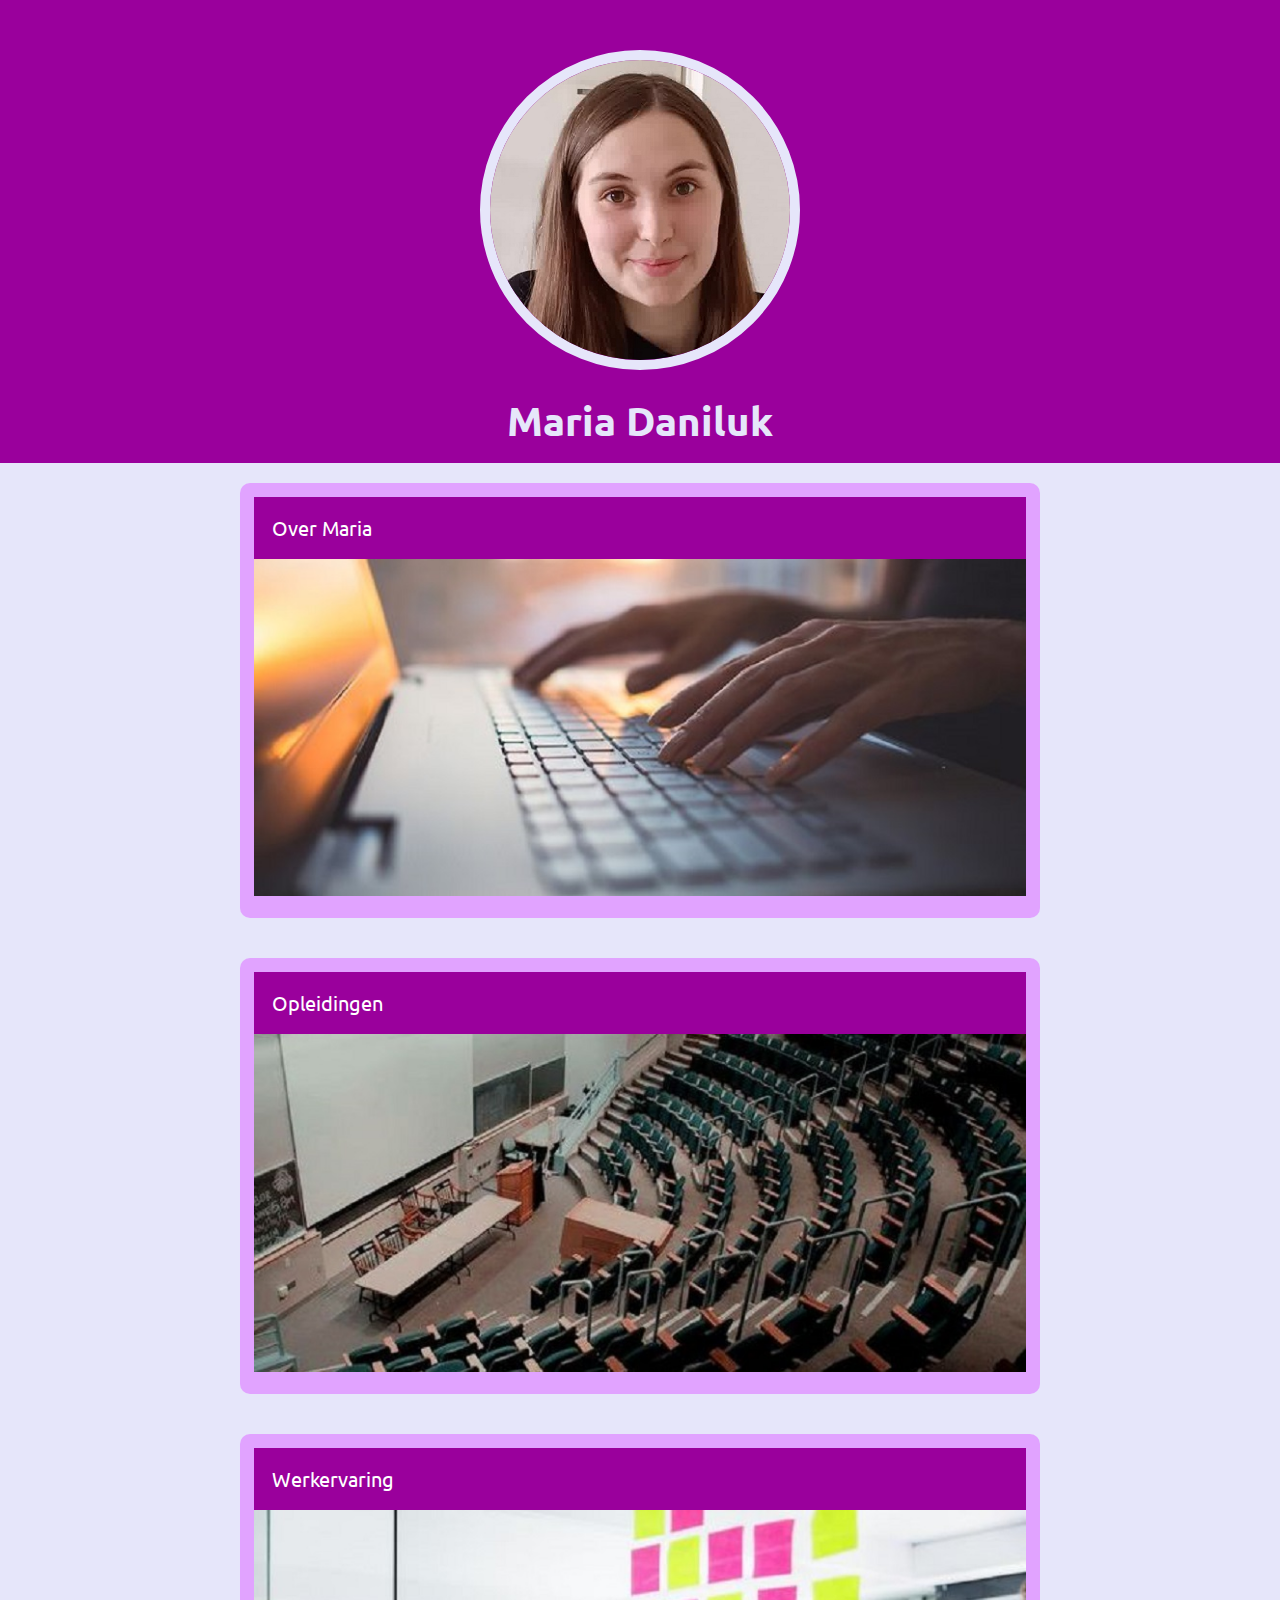
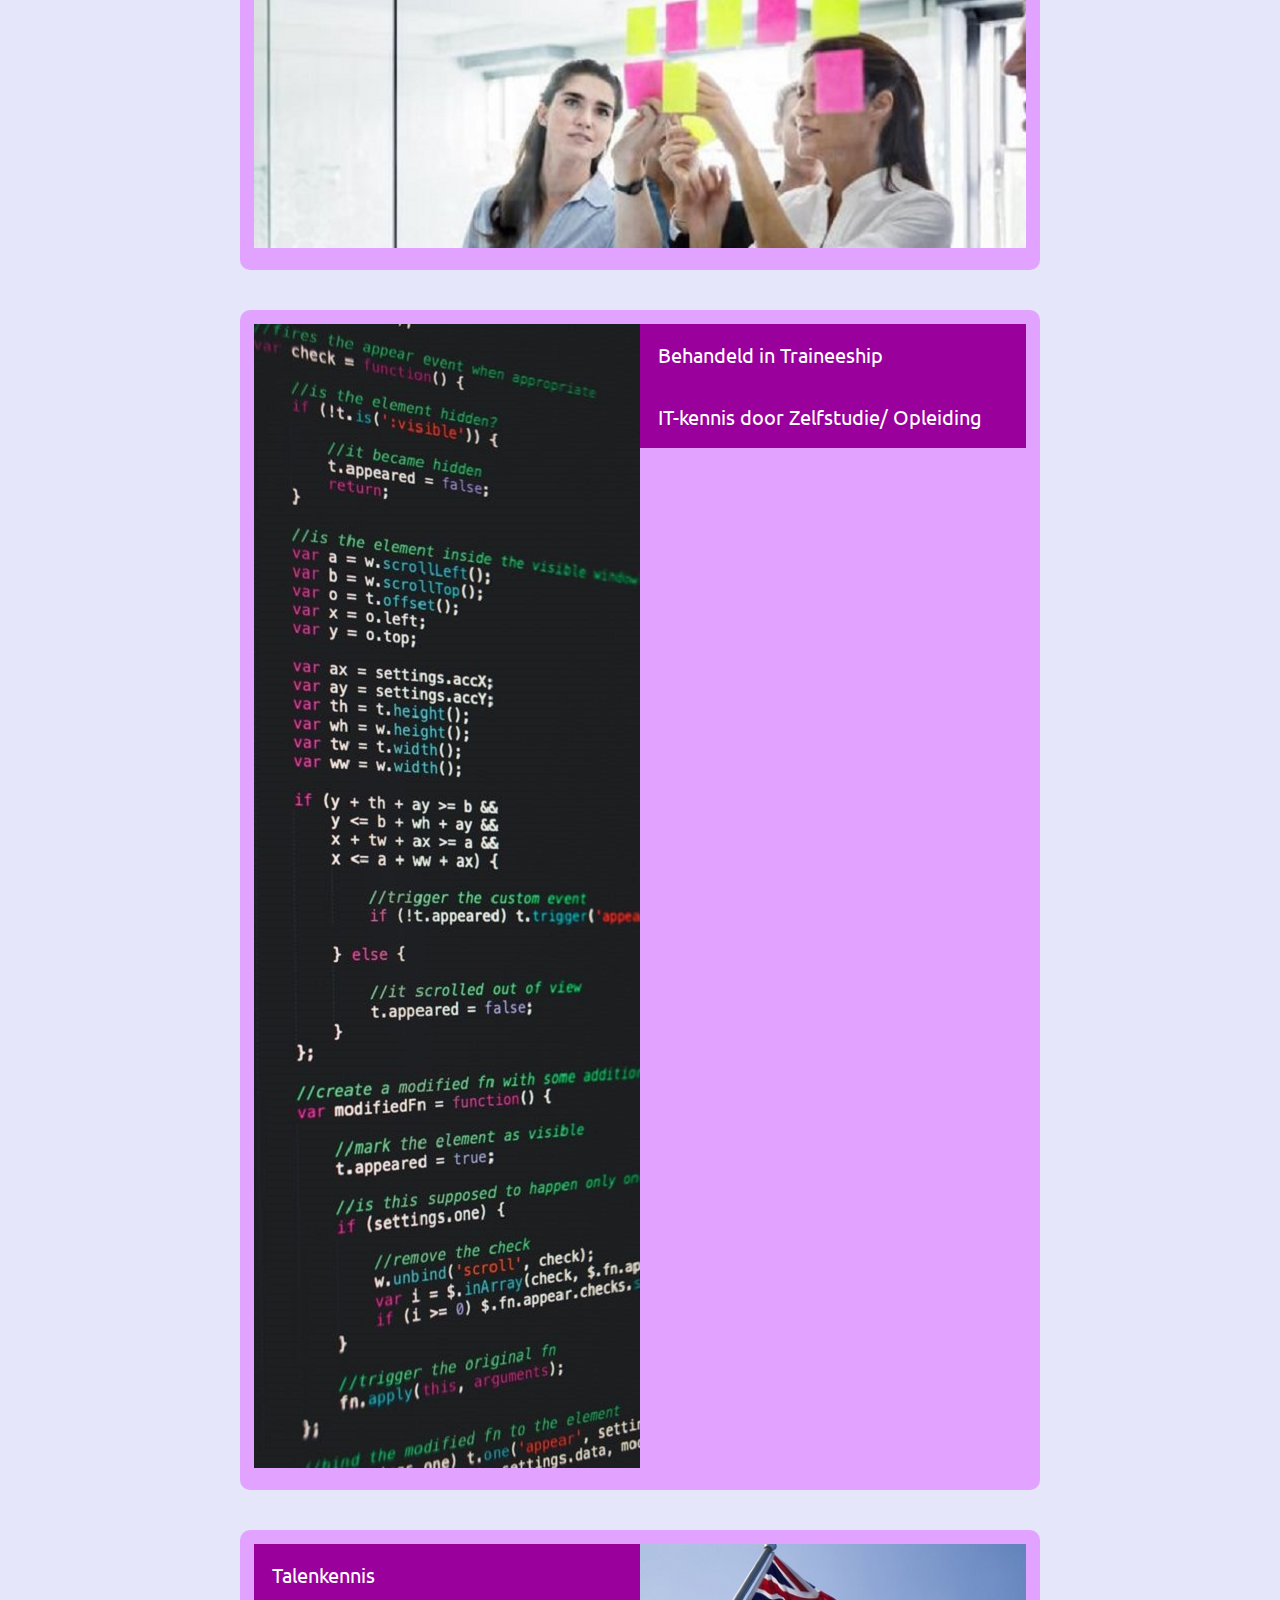
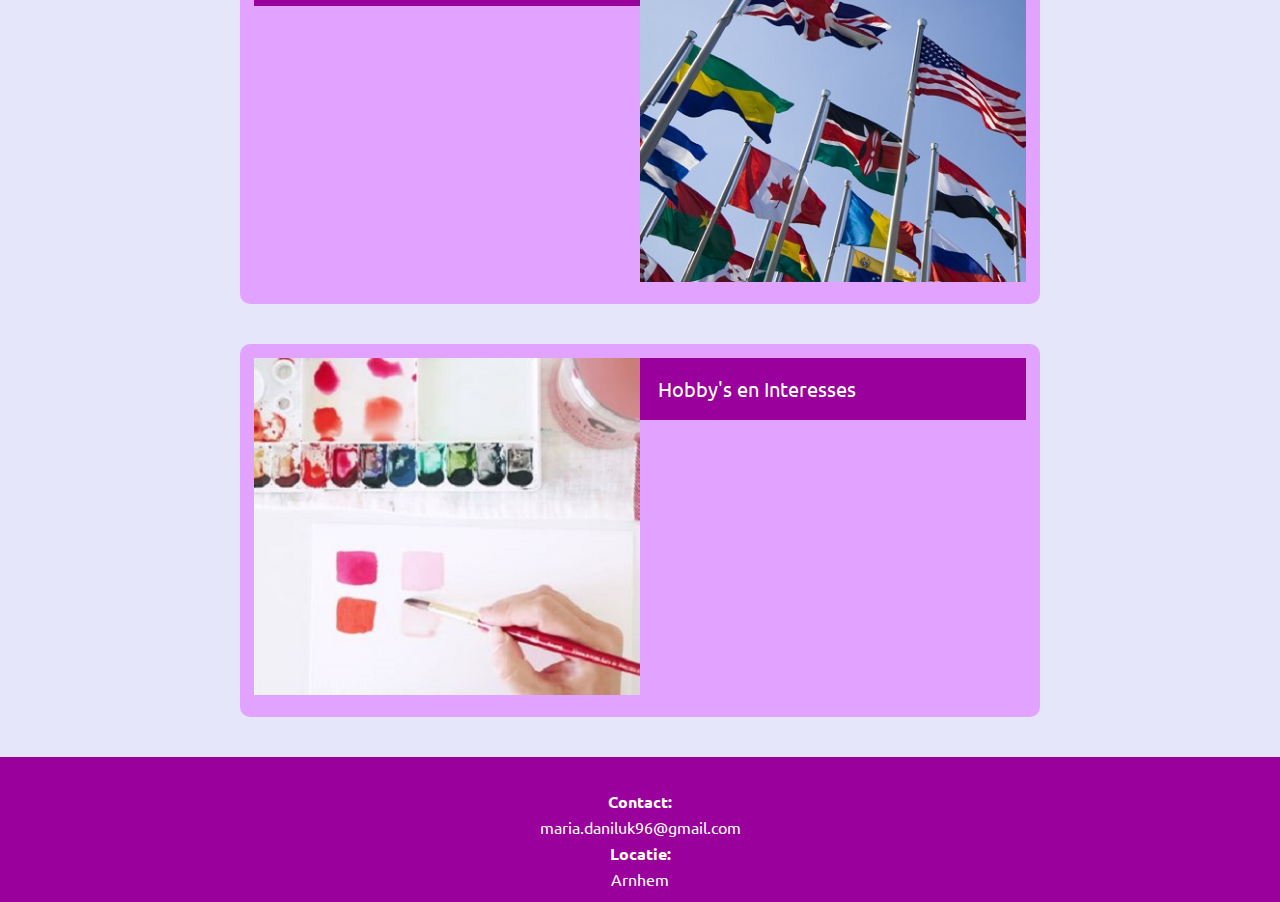
==== commit fb926f95: "verdere aanpassingen" ====
--- a/index.html
+++ b/index.html
@@ -86,7 +86,7 @@
 
             <div class="wrapper-doubleheight background">
                 <div class="left">
-                    <img src="img\edited\code1.jpg">
+                    <img src="img\edited\code2.jpg">
                 </div>
 
                 <div class="right">
--- a/css/CV.css
+++ b/css/CV.css
@@ -29,9 +29,11 @@
     border: 10px solid lavender;
 }
 main{
-    max-width: 60%;
-    margin: 0 auto;
+    min-width: 800px;
+    max-width: 0%;
+    margin: auto;
     padding: 20;
+    align-content: center;
 }
 main img{
     max-width: 100%;
@@ -51,16 +53,16 @@
     height: auto;
     overflow: auto;
     padding: 14px;
+    border-radius: 10px;
+    max-width: 800px;
 }
 
 .wrapper {
     vertical-align: top;
-    min-height: 400px;
     
 }
 .wrapper-doubleheight{
     vertical-align: top;
-    min-height: 800px;
     
 }
 
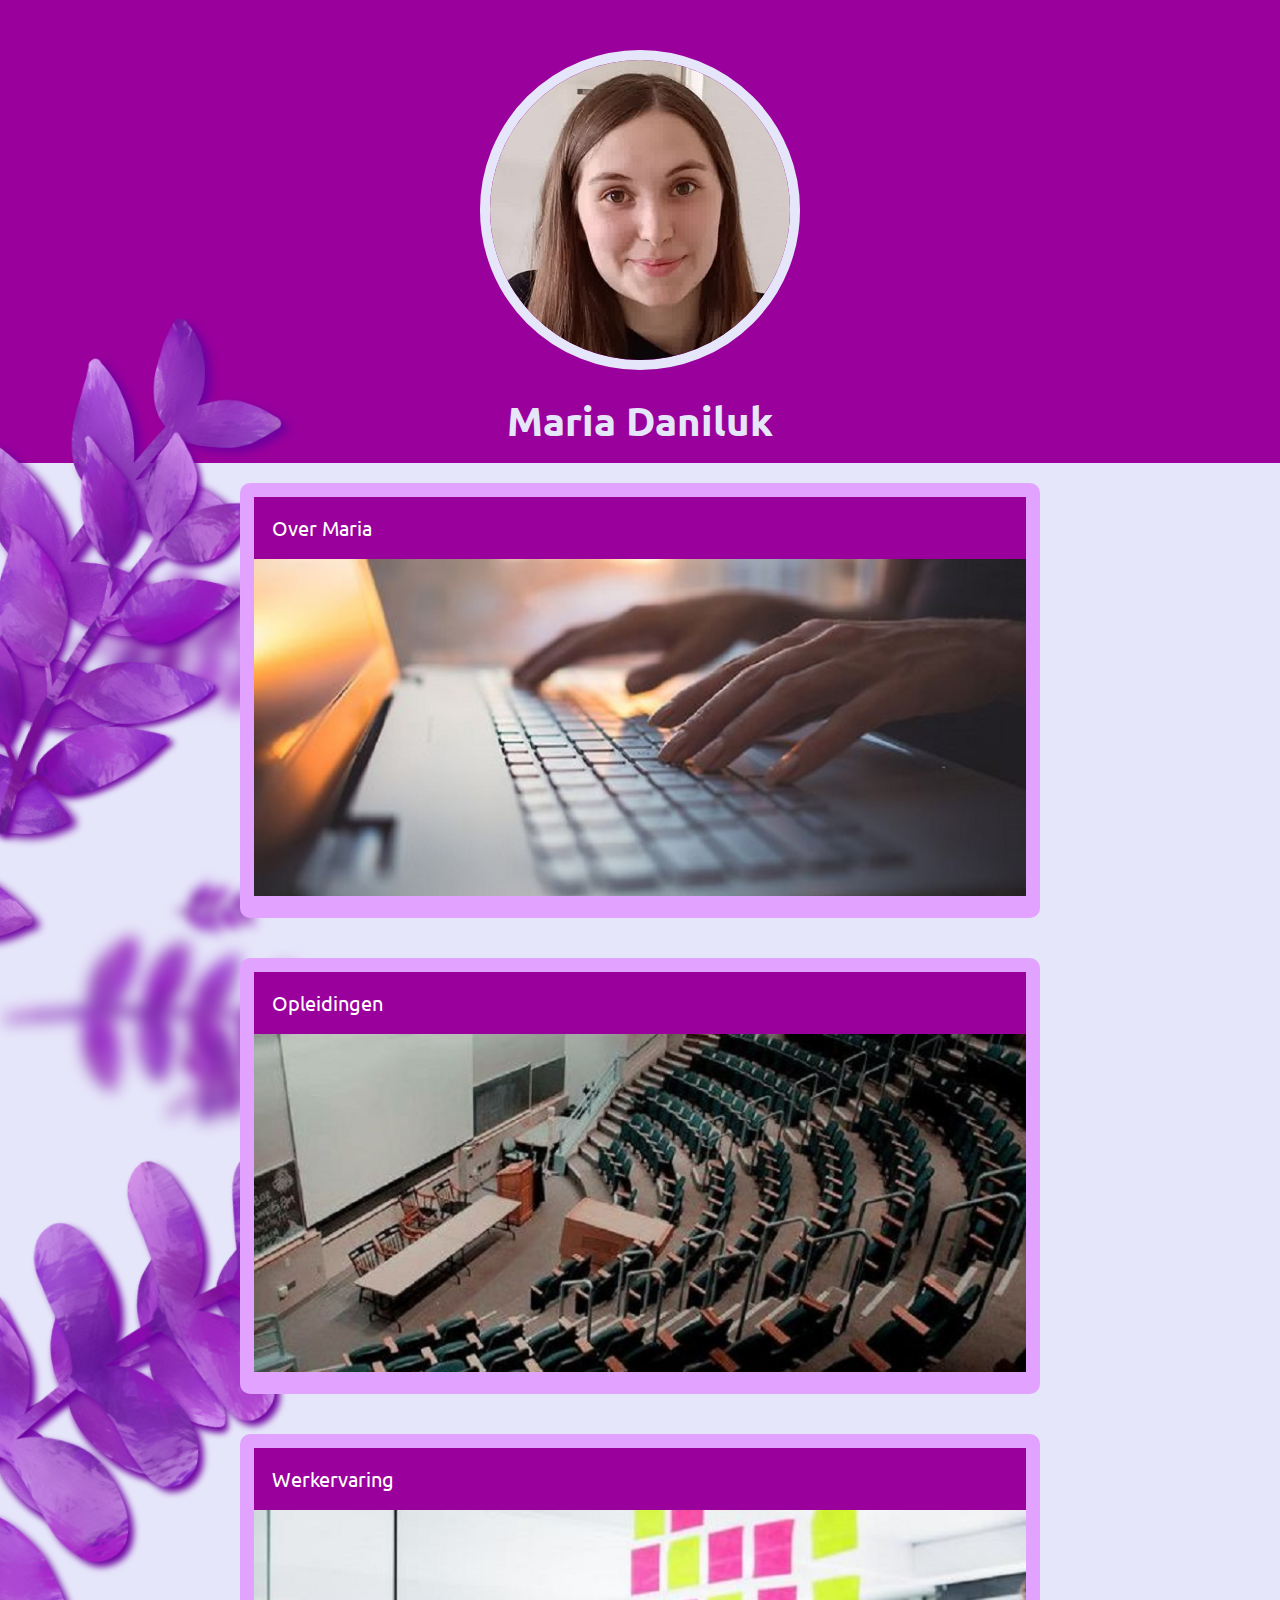
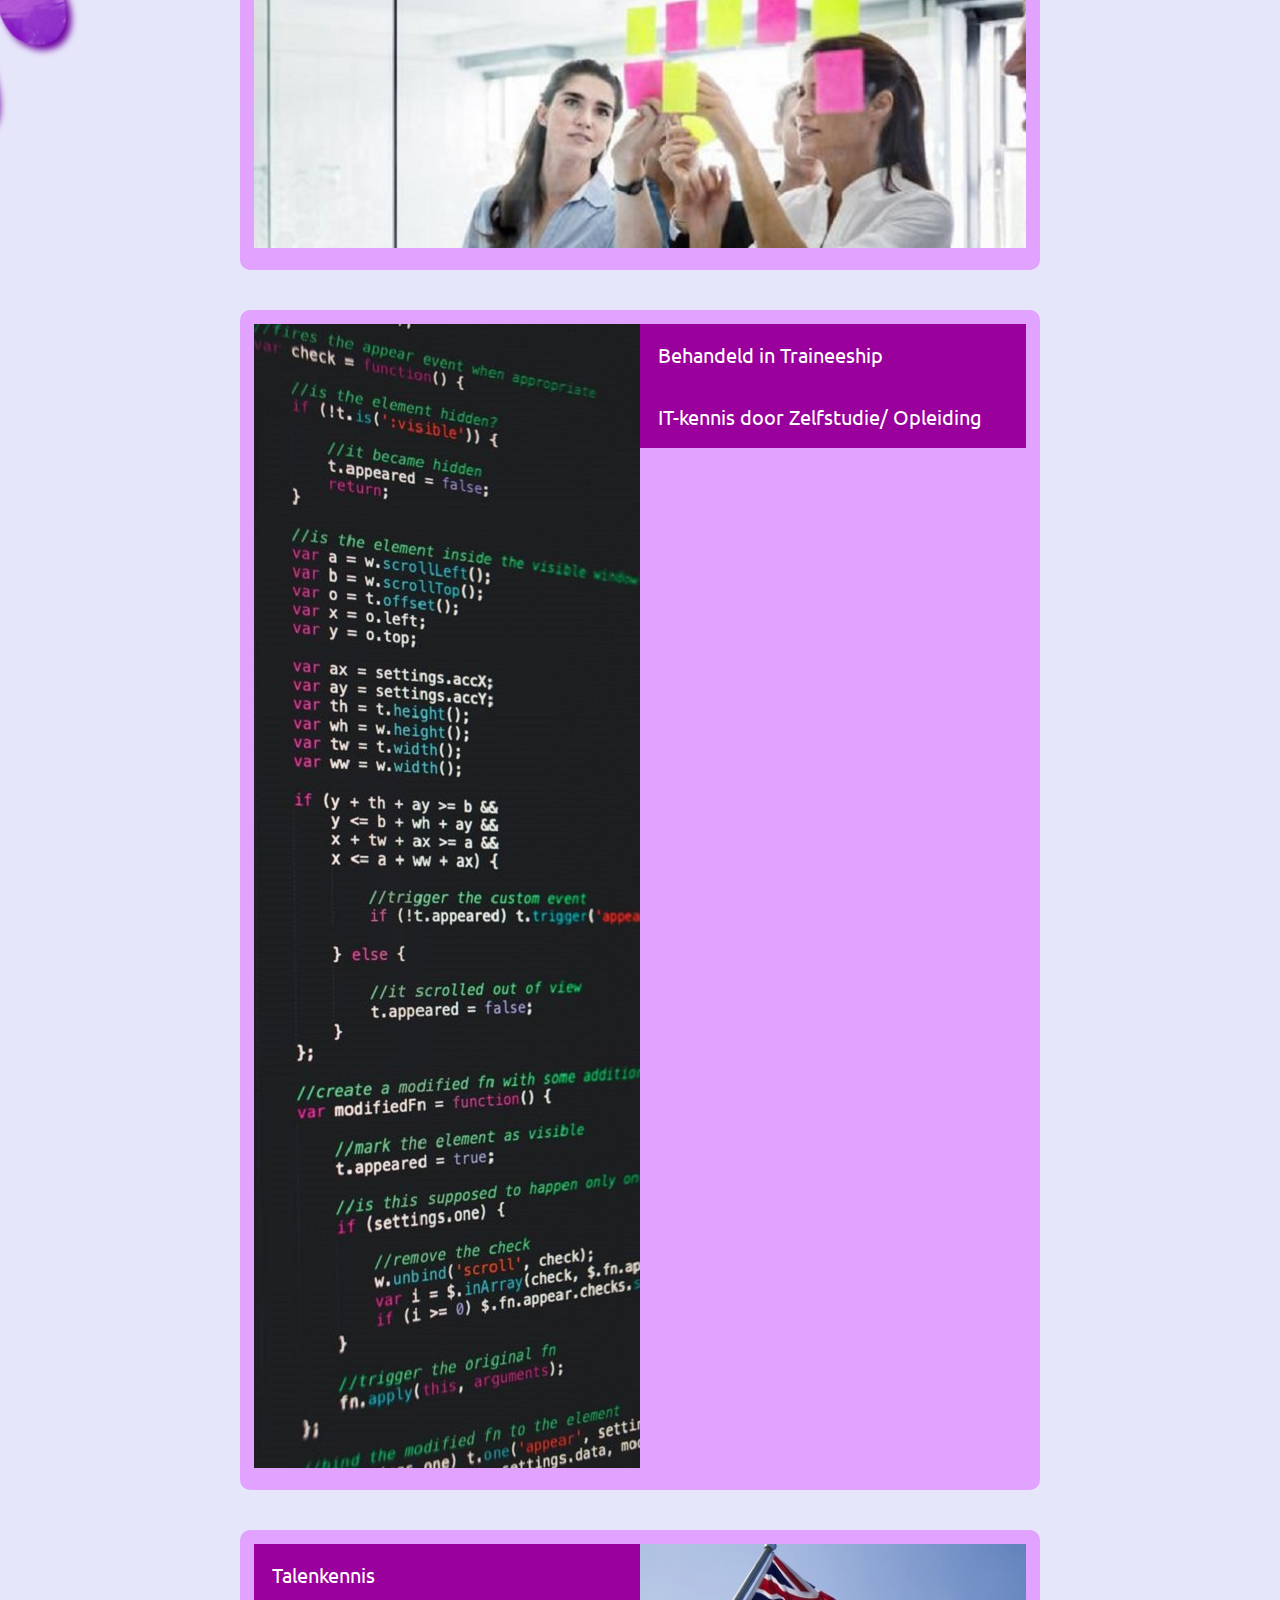
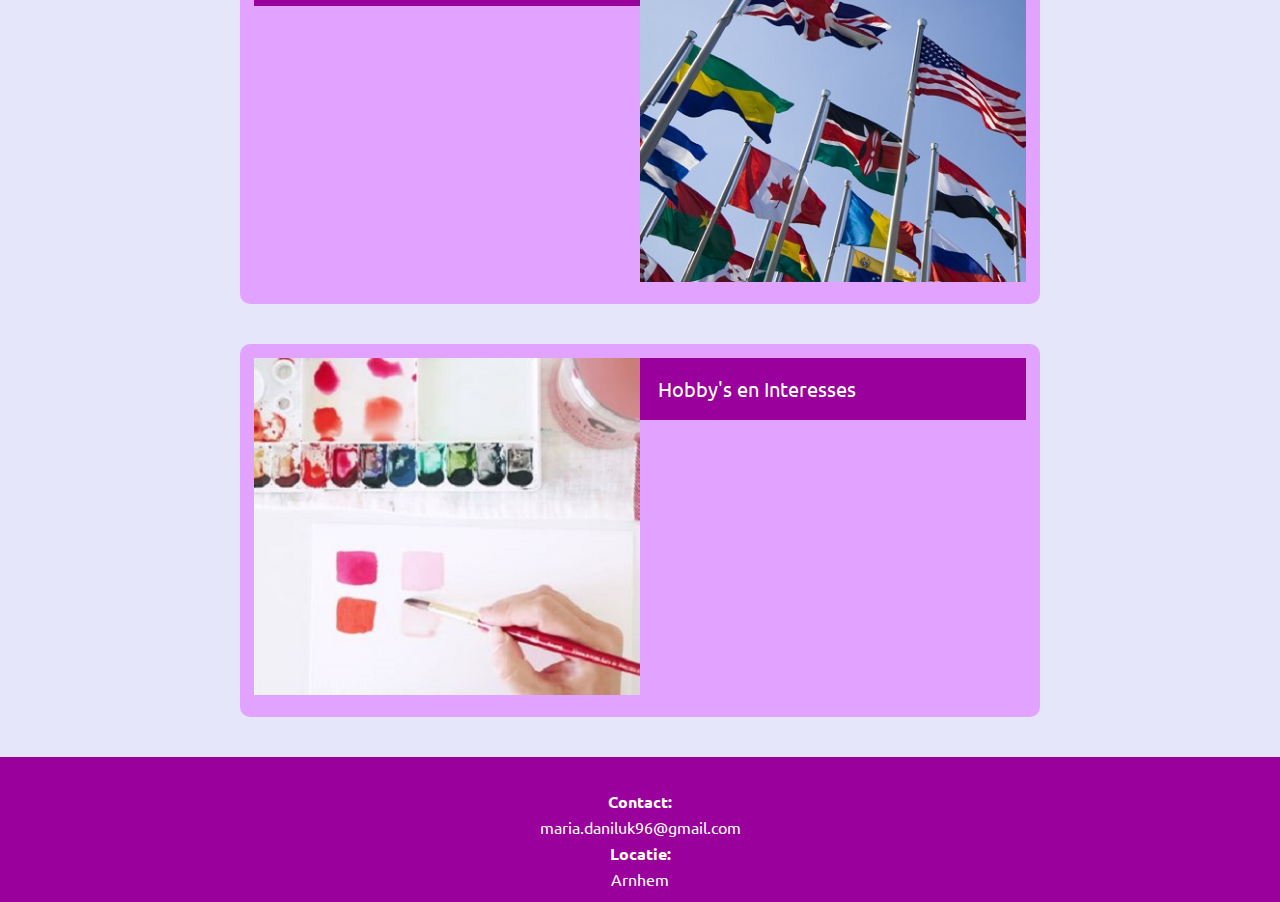
==== commit de5bb539: "background wip" ====
--- a/index.html
+++ b/index.html
@@ -19,6 +19,54 @@
         <!-- main element-->
 
         <main>
+            <div class="parallax-container">
+
+                <div class="parallax-item" data-depth="-1">
+                    <img style="transform: rotate(0deg);" src="img\edited\leavespurple1.png">
+                </div>
+                 
+                <div class="parallax-item" data-depth="0">
+                    <img style="transform: rotate(60deg);" src="img\edited\leavespurple1.png">
+                </div>
+
+                <div class="parallax-item" data-depth="-0.6">
+                      <img style="transform: rotate(30deg);" src="img\edited\leavespurple1.png">
+                </div>
+            </div>
+            <div class="parallax-container">
+
+                <div class="parallax-item" data-depth="0.2">
+                      <img style="transform: rotate(70deg);" src="img\edited\leavespurple2.png">
+                </div>
+                 
+                <div class="parallax-item" data-depth="0.4">
+                    <img style="transform: rotate(40deg);" src="img\edited\leavespurple2.png">
+                </div>
+
+                <div class="parallax-item" data-depth="-0.8">
+                    <img style="transform: rotate(10deg);" src="img\edited\leavespurple2.png">
+                </div>
+            </div>
+
+            <div class="parallax-container">
+
+                <div class="parallax-item" data-depth="-0.4">
+                    <img style="transform: rotate(10deg);" src="img\edited\leavespurple3.png">
+                </div>
+
+                <div class="parallax-item" data-depth="0.6">
+                      <img style="transform: rotate(70deg);" src="img\edited\leavespurple3.png">
+                </div>
+                 
+                <div class="parallax-item" data-depth="0.8">
+                    <img style="transform: rotate(40deg);" src="img\edited\leavespurple3.png">
+                </div>
+            </div>
+
+
+                
+            </div>
+            <div class="info-container">
             <div class="background">
             <button type="button" class="collapsible">Over Maria</button>
                 <div class="content">
@@ -166,6 +214,7 @@
             </div>
             </div>
             </div>
+            </div>
             
 
         </main>
--- a/css/CV.css
+++ b/css/CV.css
@@ -18,6 +18,7 @@
     text-align: center;
     padding-top: 50px;
     padding-bottom: 1px;
+    position: relative;
 }
 header h1{
     color:lavender;
@@ -30,7 +31,7 @@
 }
 main{
     min-width: 800px;
-    max-width: 0%;
+    max-width: 100%;
     margin: auto;
     padding: 20;
     align-content: center;
@@ -38,6 +39,34 @@
 main img{
     max-width: 100%;
 }
+
+.parallax-container{
+    position: absolute;
+}
+.parallax-item{
+    width: 50%;
+    height: 50%;
+    left: 2%;
+    top: 60%;
+    display: flex;
+    align-items: center;
+    margin-left: 3%;
+    
+}
+.parallax-item img{
+    max-width: 50%;
+    max-height: 50%;
+    filter: drop-shadow(3px 2px 2px #6c009e);
+    /* margin-left: -50px;
+    margin-top: -50px; */
+}
+.info-container {
+    position: relative;
+    margin-left: auto;
+    margin-right: auto;
+    width: 800px;
+}
+
 h2{
     font-size: 25px;
     color: #a0a0a0;
@@ -107,6 +136,7 @@
     padding: 20px;
     background-color:#9a009c;
     color: white;
+    position: relative;
 }
 footer p{
     margin: 0;
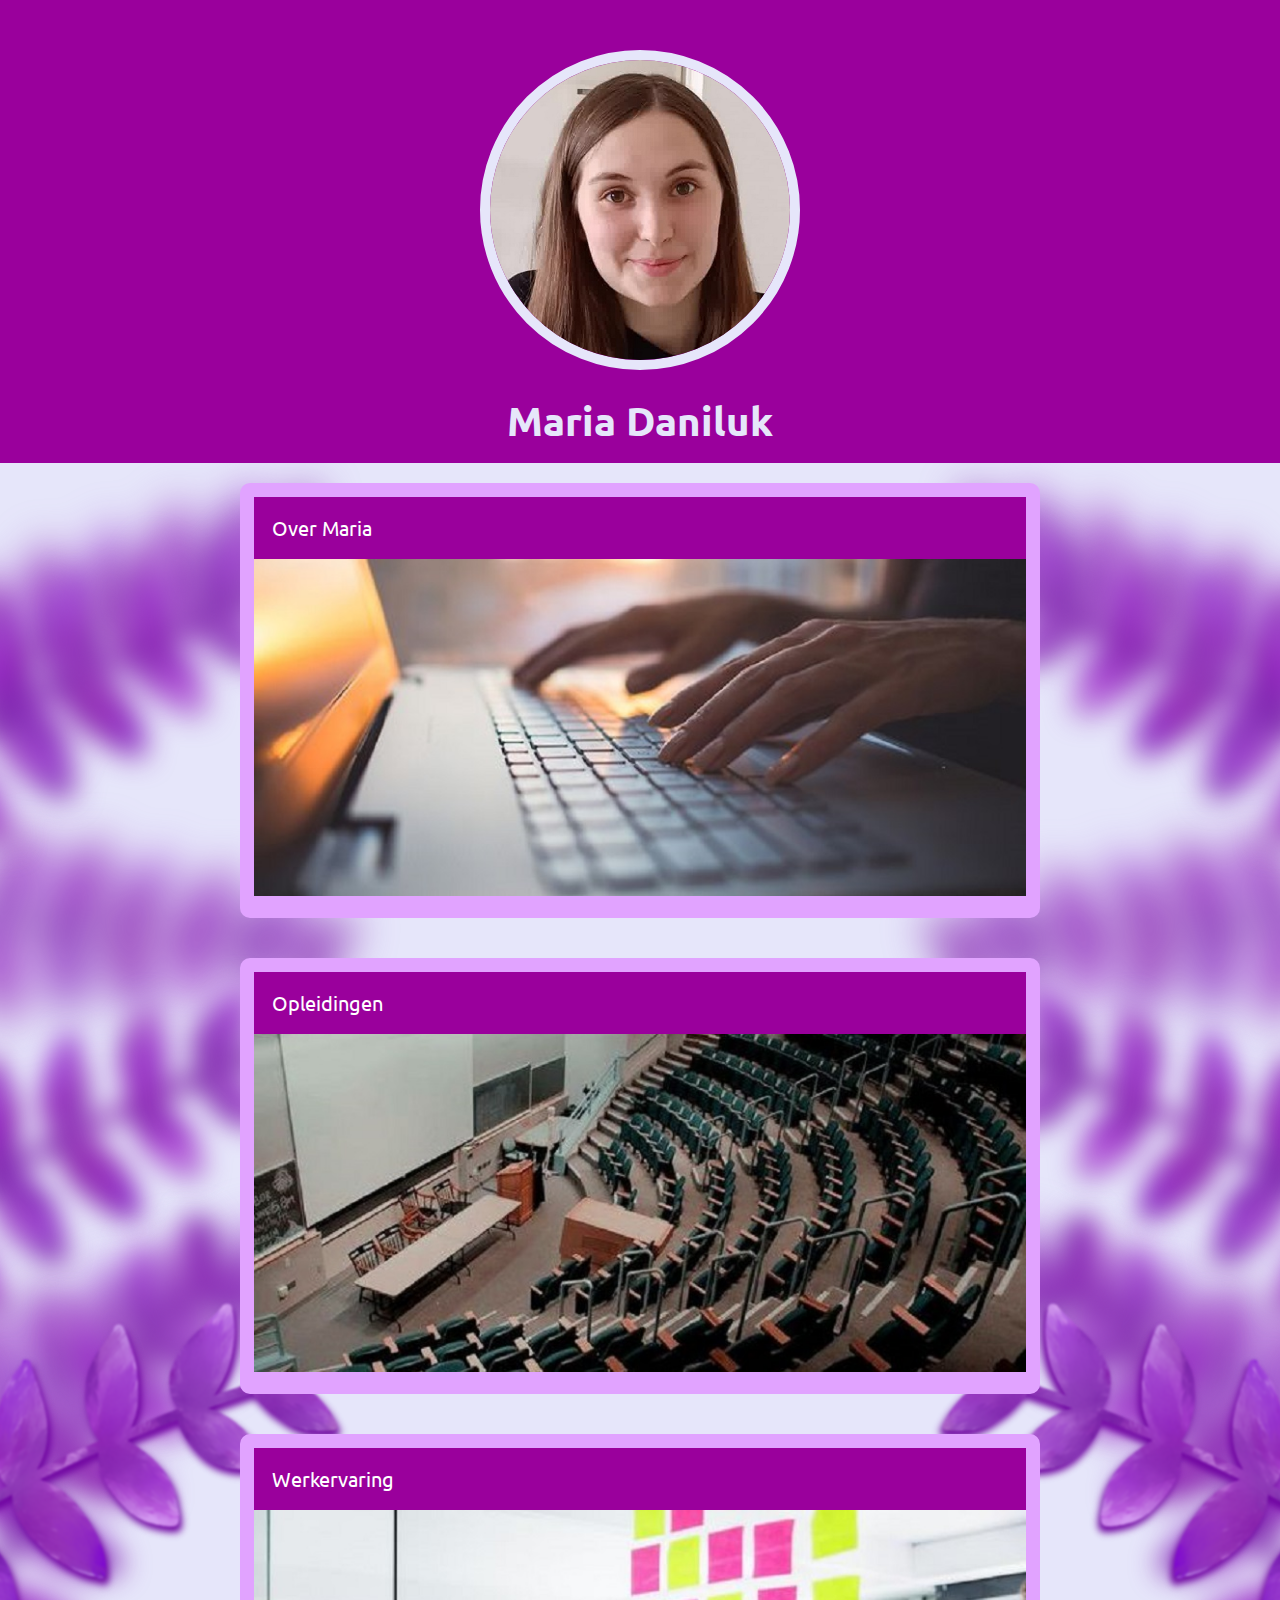
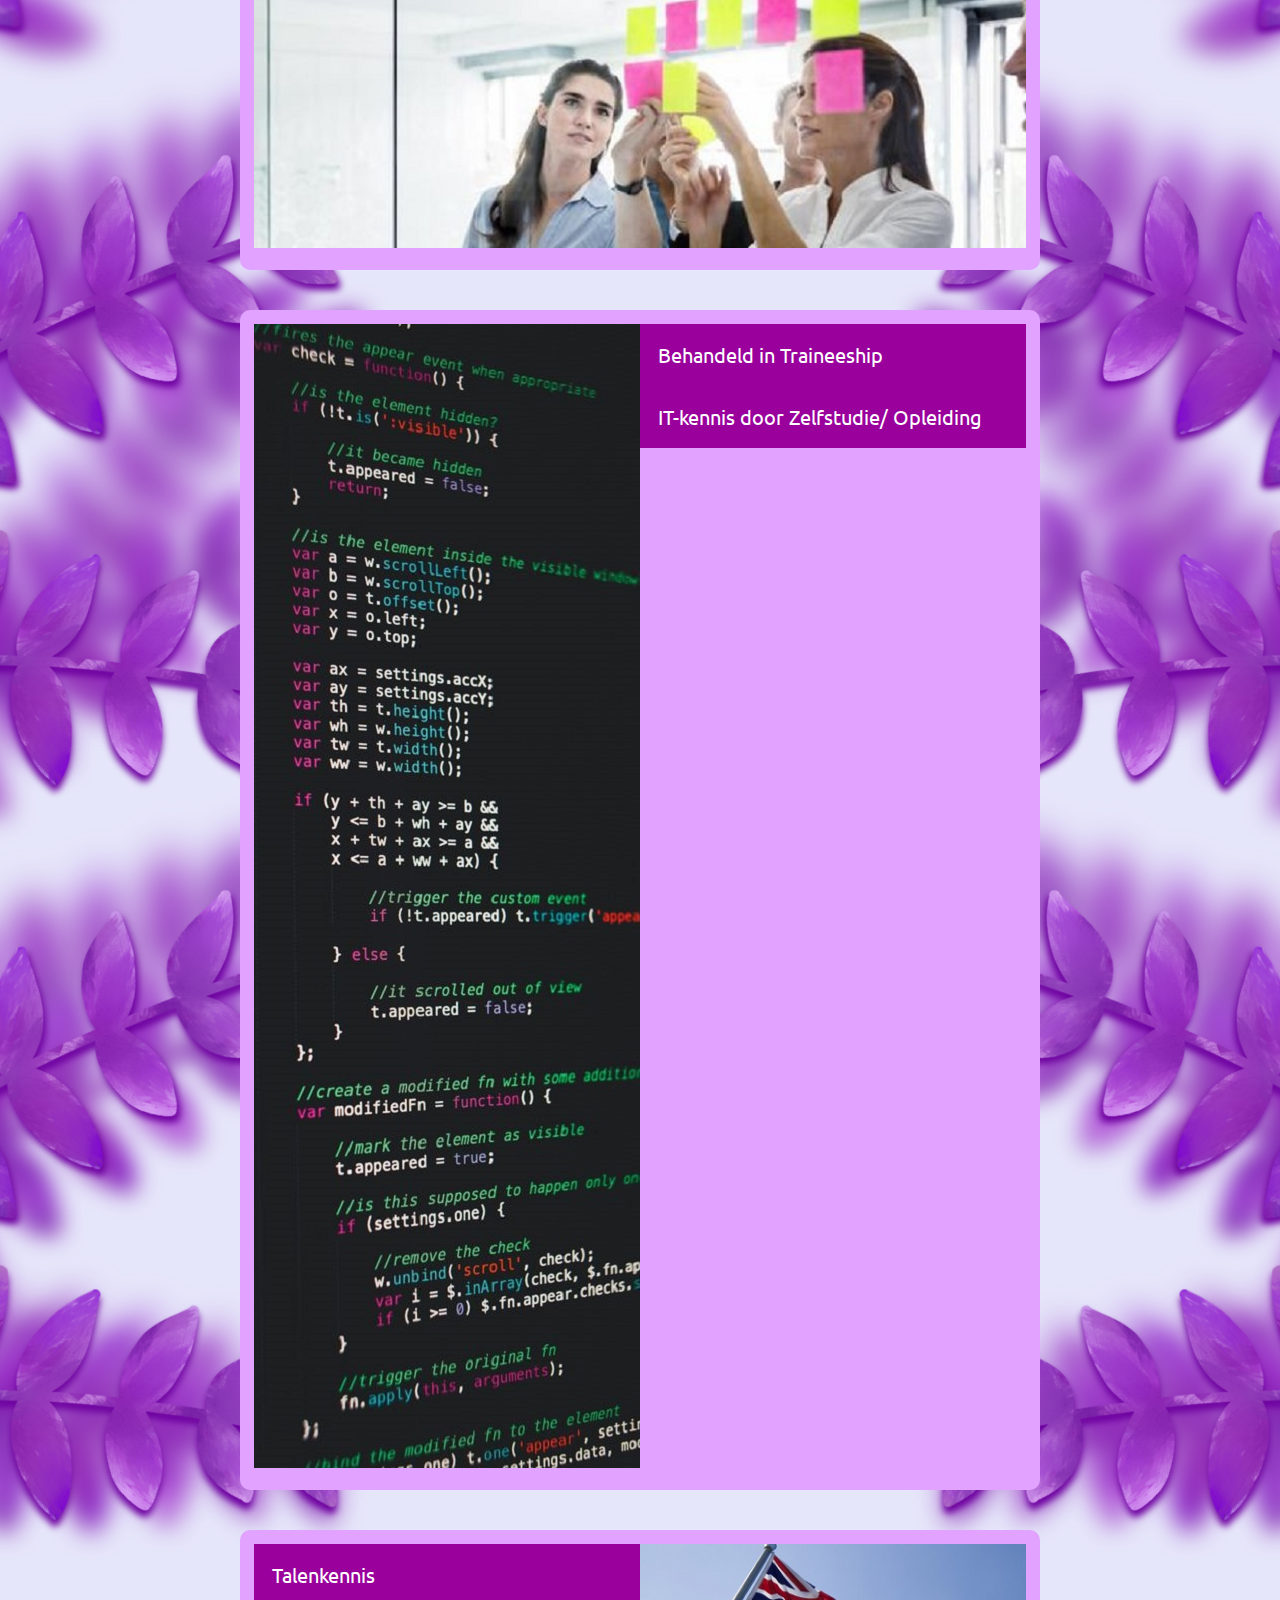
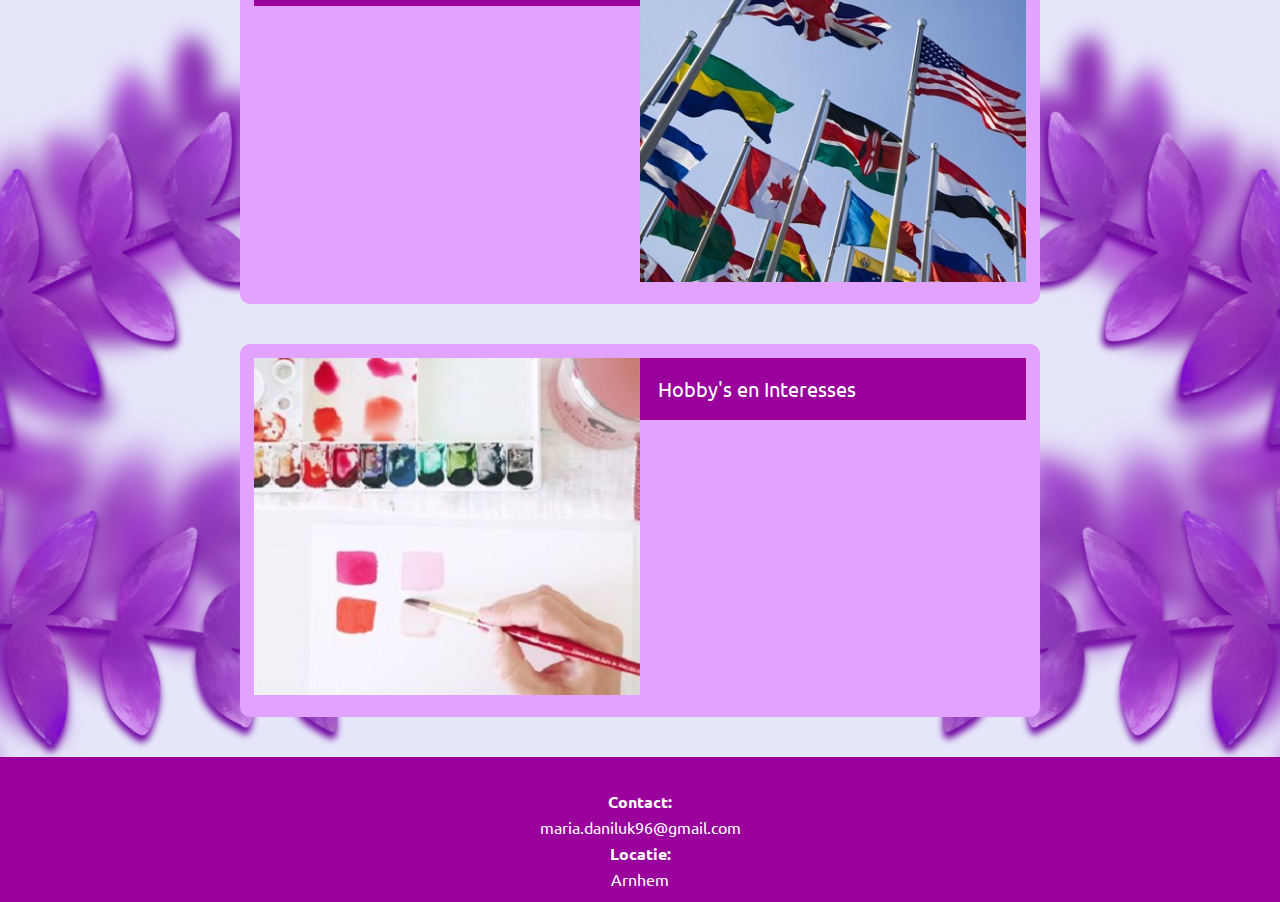
==== commit 53dac1c9: "leaves on both sides moving" ====
--- a/index.html
+++ b/index.html
@@ -19,52 +19,619 @@
         <!-- main element-->
 
         <main>
+
             <div class="parallax-container">
-
-                <div class="parallax-item" data-depth="-1">
-                    <img style="transform: rotate(0deg);" src="img\edited\leavespurple1.png">
-                </div>
-                 
+                <div class="parallax-item" data-depth="0.4">
+                    <img style="transform: rotate(30deg);" src="img\edited\leavespurple1.png">
+                </div>
+                <div class="parallax-item" data-depth="0.3">
+                    <img style="transform: rotate(30deg);" src="img\edited\leavespurple1.png">
+                </div>
+                <div class="parallax-item" data-depth="0.35">
+                    <img style="transform: rotate(60deg);" src="img\edited\leavespurple1.png">
+                </div>
+                <div class="parallax-item" data-depth="0.3">
+                    <img style="transform: rotate(30deg);" src="img\edited\leavespurple1.png">
+                </div>
+                <div class="parallax-item" data-depth="0.2">
+                    <img style="transform: rotate(30deg);" src="img\edited\leavespurple1.png">
+                </div>
+                <div class="parallax-item" data-depth="0.25">
+                    <img style="transform: rotate(0deg);" src="img\edited\leavespurple1.png">
+                </div>
+                <div class="parallax-item" data-depth="0.2">
+                    <img style="transform: rotate(30deg);" src="img\edited\leavespurple1.png">
+                </div>
+                <div class="parallax-item" data-depth="0.15">
+                    <img style="transform: rotate(60deg);" src="img\edited\leavespurple1.png">
+                </div>
+                <div class="parallax-item" data-depth="0.1">
+                    <img style="transform: rotate(30deg);" src="img\edited\leavespurple1.png">
+                </div>
+                <div class="parallax-item" data-depth="0.15">
+                    <img style="transform: rotate(60deg);" src="img\edited\leavespurple1.png">
+                </div>
+                <div class="parallax-item" data-depth="0.05">
+                    <img style="transform: rotate(0deg);" src="img\edited\leavespurple1.png">
+                </div>
+                <div class="parallax-item" data-depth="0.1">
+                    <img style="transform: rotate(30deg);" src="img\edited\leavespurple1.png">
+                </div>
                 <div class="parallax-item" data-depth="0">
-                    <img style="transform: rotate(60deg);" src="img\edited\leavespurple1.png">
-                </div>
-
-                <div class="parallax-item" data-depth="-0.6">
-                      <img style="transform: rotate(30deg);" src="img\edited\leavespurple1.png">
-                </div>
-            </div>
+                    <img style="transform: rotate(30deg);" src="img\edited\leavespurple1.png">
+                </div>
+                <div class="parallax-item" data-depth="0.05">
+                    <img style="transform: rotate(0deg);" src="img\edited\leavespurple1.png">
+                </div>
+                <div class="parallax-item" data-depth="0">
+                    <img style="transform: rotate(30deg);" src="img\edited\leavespurple1.png">
+                </div>
+
+            </div>
+            <div class="parallax-container-flipped">
+                <div class="parallax-item" data-depth="0.4">
+                    <img style="transform: rotate(30deg);" src="img\edited\leavespurple1.png">
+                </div>
+                <div class="parallax-item" data-depth="0.3">
+                    <img style="transform: rotate(30deg);" src="img\edited\leavespurple1.png">
+                </div>
+                <div class="parallax-item" data-depth="0.35">
+                    <img style="transform: rotate(60deg);" src="img\edited\leavespurple1.png">
+                </div>
+                <div class="parallax-item" data-depth="0.3">
+                    <img style="transform: rotate(30deg);" src="img\edited\leavespurple1.png">
+                </div>
+                <div class="parallax-item" data-depth="0.2">
+                    <img style="transform: rotate(30deg);" src="img\edited\leavespurple1.png">
+                </div>
+                <div class="parallax-item" data-depth="0.25">
+                    <img style="transform: rotate(0deg);" src="img\edited\leavespurple1.png">
+                </div>
+                <div class="parallax-item" data-depth="0.2">
+                    <img style="transform: rotate(30deg);" src="img\edited\leavespurple1.png">
+                </div>
+                <div class="parallax-item" data-depth="0.15">
+                    <img style="transform: rotate(60deg);" src="img\edited\leavespurple1.png">
+                </div>
+                <div class="parallax-item" data-depth="0.1">
+                    <img style="transform: rotate(30deg);" src="img\edited\leavespurple1.png">
+                </div>
+                <div class="parallax-item" data-depth="0.15">
+                    <img style="transform: rotate(60deg);" src="img\edited\leavespurple1.png">
+                </div>
+                <div class="parallax-item" data-depth="0.05">
+                    <img style="transform: rotate(0deg);" src="img\edited\leavespurple1.png">
+                </div>
+                <div class="parallax-item" data-depth="0.1">
+                    <img style="transform: rotate(30deg);" src="img\edited\leavespurple1.png">
+                </div>
+                <div class="parallax-item" data-depth="0">
+                    <img style="transform: rotate(30deg);" src="img\edited\leavespurple1.png">
+                </div>
+                <div class="parallax-item" data-depth="0.05">
+                    <img style="transform: rotate(0deg);" src="img\edited\leavespurple1.png">
+                </div>
+                <div class="parallax-item" data-depth="0">
+                    <img style="transform: rotate(30deg);" src="img\edited\leavespurple1.png">
+                </div>
+
+            </div>
+
             <div class="parallax-container">
-
-                <div class="parallax-item" data-depth="0.2">
-                      <img style="transform: rotate(70deg);" src="img\edited\leavespurple2.png">
-                </div>
-                 
-                <div class="parallax-item" data-depth="0.4">
-                    <img style="transform: rotate(40deg);" src="img\edited\leavespurple2.png">
-                </div>
-
-                <div class="parallax-item" data-depth="-0.8">
-                    <img style="transform: rotate(10deg);" src="img\edited\leavespurple2.png">
-                </div>
+                <div class="parallax-item" data-depth="-.03">
+                    <img style="transform: rotate(30deg);" src="img\edited\leavespurple1.png">
+                </div>
+                <div class="parallax-item" data-depth="-.09">
+                    <img style="transform: rotate(30deg);" src="img\edited\leavespurple1.png">
+                </div>
+                <div class="parallax-item" data-depth="-.06">
+                    <img style="transform: rotate(0deg);" src="img\edited\leavespurple1.png">
+                </div>
+                <div class="parallax-item" data-depth="-.12">
+                    <img style="transform: rotate(60deg);" src="img\edited\leavespurple1.png">
+                </div>
+                <div class="parallax-item" data-depth="-.09">
+                    <img style="transform: rotate(30deg);" src="img\edited\leavespurple1.png">
+                </div>
+                <div class="parallax-item" data-depth="-.15">
+                    <img style="transform: rotate(30deg);" src="img\edited\leavespurple1.png">
+                </div>
+                <div class="parallax-item" data-depth="-.12">
+                    <img style="transform: rotate(60deg);" src="img\edited\leavespurple1.png">
+                </div>
+                <div class="parallax-item" data-depth="-.18">
+                    <img style="transform: rotate(0deg);" src="img\edited\leavespurple1.png">
+                </div>
+                <div class="parallax-item" data-depth="-.15">
+                    <img style="transform: rotate(30deg);" src="img\edited\leavespurple1.png">
+                </div>
+                <div class="parallax-item" data-depth="-.21">
+                    <img style="transform: rotate(30deg);" src="img\edited\leavespurple1.png">
+                </div>
+                <div class="parallax-item" data-depth="-.18">
+                    <img style="transform: rotate(0deg);" src="img\edited\leavespurple1.png">
+                </div>
+                <div class="parallax-item" data-depth="-.24">
+                    <img style="transform: rotate(60deg);" src="img\edited\leavespurple1.png">
+                </div>
+                <div class="parallax-item" data-depth="-.21">
+                    <img style="transform: rotate(30deg);" src="img\edited\leavespurple1.png">
+                </div>
+                <div class="parallax-item" data-depth="-.27">
+                    <img style="transform: rotate(30deg);" src="img\edited\leavespurple1.png">
+                </div>
+                <div class="parallax-item" data-depth="-.24">
+                    <img style="transform: rotate(60deg);" src="img\edited\leavespurple1.png">
+                </div>
+                <div class="parallax-item" data-depth="-.3">
+                    <img style="transform: rotate(60deg);" src="img\edited\leavespurple1.png">
+                </div>
+                <div class="parallax-item" data-depth="-.27">
+                    <img style="transform: rotate(30deg);" src="img\edited\leavespurple1.png">
+                </div>
+                <div class="parallax-item" data-depth="-.33">
+                    <img style="transform: rotate(30deg);" src="img\edited\leavespurple1.png">
+                </div>
+                <div class="parallax-item" data-depth="-.3">
+                    <img style="transform: rotate(60deg);" src="img\edited\leavespurple1.png">
+                </div>
+                <div class="parallax-item" data-depth="-.36">
+                    <img style="transform: rotate(0deg);" src="img\edited\leavespurple1.png">
+                </div>
+                <div class="parallax-item" data-depth="-.33">
+                    <img style="transform: rotate(30deg);" src="img\edited\leavespurple1.png">
+                </div>
+                <div class="parallax-item" data-depth="-.39">
+                    <img style="transform: rotate(30deg);" src="img\edited\leavespurple1.png">
+                </div>
+                <div class="parallax-item" data-depth="-.36">
+                    <img style="transform: rotate(0deg);" src="img\edited\leavespurple1.png">
+                </div>
+                <div class="parallax-item" data-depth="-.45">
+                    <img style="transform: rotate(60deg);" src="img\edited\leavespurple1.png">
+                </div>
+                <div class="parallax-item" data-depth="-.39">
+                    <img style="transform: rotate(30deg);" src="img\edited\leavespurple1.png">
+                </div>
+                <div class="parallax-item" data-depth="-.45">
+                    <img style="transform: rotate(60deg);" src="img\edited\leavespurple1.png">
+                </div>
+
+            </div> 
+            <div class="parallax-container-flipped">
+                <div class="parallax-item" data-depth="-.03">
+                    <img style="transform: rotate(30deg);" src="img\edited\leavespurple1.png">
+                </div>
+                <div class="parallax-item" data-depth="-.09">
+                    <img style="transform: rotate(30deg);" src="img\edited\leavespurple1.png">
+                </div>
+                <div class="parallax-item" data-depth="-.06">
+                    <img style="transform: rotate(0deg);" src="img\edited\leavespurple1.png">
+                </div>
+                <div class="parallax-item" data-depth="-.12">
+                    <img style="transform: rotate(60deg);" src="img\edited\leavespurple1.png">
+                </div>
+                <div class="parallax-item" data-depth="-.09">
+                    <img style="transform: rotate(30deg);" src="img\edited\leavespurple1.png">
+                </div>
+                <div class="parallax-item" data-depth="-.15">
+                    <img style="transform: rotate(30deg);" src="img\edited\leavespurple1.png">
+                </div>
+                <div class="parallax-item" data-depth="-.12">
+                    <img style="transform: rotate(60deg);" src="img\edited\leavespurple1.png">
+                </div>
+                <div class="parallax-item" data-depth="-.18">
+                    <img style="transform: rotate(0deg);" src="img\edited\leavespurple1.png">
+                </div>
+                <div class="parallax-item" data-depth="-.15">
+                    <img style="transform: rotate(30deg);" src="img\edited\leavespurple1.png">
+                </div>
+                <div class="parallax-item" data-depth="-.21">
+                    <img style="transform: rotate(30deg);" src="img\edited\leavespurple1.png">
+                </div>
+                <div class="parallax-item" data-depth="-.18">
+                    <img style="transform: rotate(0deg);" src="img\edited\leavespurple1.png">
+                </div>
+                <div class="parallax-item" data-depth="-.24">
+                    <img style="transform: rotate(60deg);" src="img\edited\leavespurple1.png">
+                </div>
+                <div class="parallax-item" data-depth="-.21">
+                    <img style="transform: rotate(30deg);" src="img\edited\leavespurple1.png">
+                </div>
+                <div class="parallax-item" data-depth="-.27">
+                    <img style="transform: rotate(30deg);" src="img\edited\leavespurple1.png">
+                </div>
+                <div class="parallax-item" data-depth="-.24">
+                    <img style="transform: rotate(60deg);" src="img\edited\leavespurple1.png">
+                </div>
+                <div class="parallax-item" data-depth="-.3">
+                    <img style="transform: rotate(60deg);" src="img\edited\leavespurple1.png">
+                </div>
+                <div class="parallax-item" data-depth="-.27">
+                    <img style="transform: rotate(30deg);" src="img\edited\leavespurple1.png">
+                </div>
+                <div class="parallax-item" data-depth="-.33">
+                    <img style="transform: rotate(30deg);" src="img\edited\leavespurple1.png">
+                </div>
+                <div class="parallax-item" data-depth="-.3">
+                    <img style="transform: rotate(60deg);" src="img\edited\leavespurple1.png">
+                </div>
+                <div class="parallax-item" data-depth="-.36">
+                    <img style="transform: rotate(0deg);" src="img\edited\leavespurple1.png">
+                </div>
+                <div class="parallax-item" data-depth="-.33">
+                    <img style="transform: rotate(30deg);" src="img\edited\leavespurple1.png">
+                </div>
+                <div class="parallax-item" data-depth="-.39">
+                    <img style="transform: rotate(30deg);" src="img\edited\leavespurple1.png">
+                </div>
+                <div class="parallax-item" data-depth="-.36">
+                    <img style="transform: rotate(0deg);" src="img\edited\leavespurple1.png">
+                </div>
+                <div class="parallax-item" data-depth="-.45">
+                    <img style="transform: rotate(60deg);" src="img\edited\leavespurple1.png">
+                </div>
+                <div class="parallax-item" data-depth="-.39">
+                    <img style="transform: rotate(30deg);" src="img\edited\leavespurple1.png">
+                </div>
+                <div class="parallax-item" data-depth="-.45">
+                    <img style="transform: rotate(60deg);" src="img\edited\leavespurple1.png">
+                </div>
+
             </div>
 
             <div class="parallax-container">
 
-                <div class="parallax-item" data-depth="-0.4">
-                    <img style="transform: rotate(10deg);" src="img\edited\leavespurple3.png">
-                </div>
-
-                <div class="parallax-item" data-depth="0.6">
-                      <img style="transform: rotate(70deg);" src="img\edited\leavespurple3.png">
-                </div>
-                 
-                <div class="parallax-item" data-depth="0.8">
-                    <img style="transform: rotate(40deg);" src="img\edited\leavespurple3.png">
-                </div>
-            </div>
-
-
-                
+                <div class="parallax-item" data-depth="-.47">
+                    <img style="transform: rotate(30deg);" src="img\edited\leavespurple1.png">
+                </div>
+                
+                <div class="parallax-item" data-depth="-.51">
+                    <img style="transform: rotate(30deg);" src="img\edited\leavespurple1.png">
+                </div>
+                
+                <div class="parallax-item" data-depth="-.49">
+                    <img style="transform: rotate(60deg);" src="img\edited\leavespurple1.png">
+                </div>
+                <div class="parallax-item" data-depth="-.51">
+                    <img style="transform: rotate(30deg);" src="img\edited\leavespurple1.png">
+                </div>
+                
+                <div class="parallax-item" data-depth="-.49">
+                    <img style="transform: rotate(60deg);" src="img\edited\leavespurple1.png">
+                </div>
+
+                <div class="parallax-item" data-depth="-.55">
+                    <img style="transform: rotate(30deg);" src="img\edited\leavespurple1.png">
+                </div>
+
+                <div class="parallax-item" data-depth="-.53">
+                    <img style="transform: rotate(60deg);" src="img\edited\leavespurple1.png">
+                </div>
+
+                <div class="parallax-item" data-depth="-.55">
+                    <img style="transform: rotate(30deg);" src="img\edited\leavespurple1.png">
+                </div>
+
+                <div class="parallax-item" data-depth="-.53">
+                    <img style="transform: rotate(60deg);" src="img\edited\leavespurple1.png">
+                </div>
+
+                <div class="parallax-item" data-depth="-.57">
+                    <img style="transform: rotate(0deg);" src="img\edited\leavespurple1.png">
+                </div>
+
+                <div class="parallax-item" data-depth="-.55">
+                    <img style="transform: rotate(30deg);" src="img\edited\leavespurple1.png">
+                </div>
+
+                <div class="parallax-item" data-depth="-.53">
+                    <img style="transform: rotate(60deg);" src="img\edited\leavespurple1.png">
+                </div>
+
+                <div class="parallax-item" data-depth="-.55">
+                    <img style="transform: rotate(30deg);" src="img\edited\leavespurple1.png">
+                </div>
+                <div class="parallax-item" data-depth="-.57">
+                    <img style="transform: rotate(0deg);" src="img\edited\leavespurple1.png">
+                </div>
+                
+                <div class="parallax-item" data-depth="-.55">
+                    <img style="transform: rotate(30deg);" src="img\edited\leavespurple1.png">
+                </div>
+                <div class="parallax-item" data-depth="-.57">
+                    <img style="transform: rotate(0deg);" src="img\edited\leavespurple1.png">
+                </div>
+
+                <div class="parallax-item" data-depth="-.61">
+                    <img style="transform: rotate(0deg);" src="img\edited\leavespurple1.png">
+                </div>
+
+                <div class="parallax-item" data-depth="-.59">
+                    <img style="transform: rotate(30deg);" src="img\edited\leavespurple1.png">
+                </div>
+                
+                <div class="parallax-item" data-depth="-.61">
+                    <img style="transform: rotate(0deg);" src="img\edited\leavespurple1.png">
+                </div>
+
+                <div class="parallax-item" data-depth="-.59">
+                    <img style="transform: rotate(30deg);" src="img\edited\leavespurple1.png">
+                </div>
+                
+                <div class="parallax-item" data-depth="-.63">
+                    <img style="transform: rotate(30deg);" src="img\edited\leavespurple1.png">
+                </div>
+
+                <div class="parallax-item" data-depth="-.61">
+                    <img style="transform: rotate(0deg);" src="img\edited\leavespurple1.png">
+                </div>
+                <div class="parallax-item" data-depth="-.69">
+                    <img style="transform: rotate(60deg);" src="img\edited\leavespurple1.png">
+                </div>
+                
+                <div class="parallax-item" data-depth="-.63">
+                    <img style="transform: rotate(30deg);" src="img\edited\leavespurple1.png">
+                </div>
+
+                <div class="parallax-item" data-depth="-.61">
+                    <img style="transform: rotate(0deg);" src="img\edited\leavespurple1.png">
+                </div>
+                <div class="parallax-item" data-depth="-.63">
+                    <img style="transform: rotate(30deg);" src="img\edited\leavespurple1.png">
+                </div>
+
+                <div class="parallax-item" data-depth="-.61">
+                    <img style="transform: rotate(0deg);" src="img\edited\leavespurple1.png">
+                </div>
+                <div class="parallax-item" data-depth="-.63">
+                    <img style="transform: rotate(30deg);" src="img\edited\leavespurple1.png">
+                </div>
+                
+                <div class="parallax-item" data-depth="-.65">
+                    <img style="transform: rotate(0deg);" src="img\edited\leavespurple1.png">
+                </div>
+                <div class="parallax-item" data-depth="-.69">
+                    <img style="transform: rotate(60deg);" src="img\edited\leavespurple1.png">
+                </div>
+                <div class="parallax-item" data-depth="-.67">
+                    <img style="transform: rotate(30deg);" src="img\edited\leavespurple1.png">
+                </div>
+
+                <div class="parallax-item" data-depth="-.65">
+                    <img style="transform: rotate(0deg);" src="img\edited\leavespurple1.png">
+                </div>
+                <div class="parallax-item" data-depth="-.67">
+                    <img style="transform: rotate(30deg);" src="img\edited\leavespurple1.png">
+                </div>
+                
+                <div class="parallax-item" data-depth="-.69">
+                    <img style="transform: rotate(60deg);" src="img\edited\leavespurple1.png">
+                </div>
+
+                <div class="parallax-item" data-depth="-.67">
+                    <img style="transform: rotate(30deg);" src="img\edited\leavespurple1.png">
+                </div>
+                <div class="parallax-item" data-depth="-.69">
+                    <img style="transform: rotate(60deg);" src="img\edited\leavespurple1.png">
+                </div>
+                <div class="parallax-item" data-depth="-.71">
+                    <img style="transform: rotate(30deg);" src="img\edited\leavespurple1.png">
+                </div>
+                
+                <div class="parallax-item" data-depth="-.73">
+                    <img style="transform: rotate(60deg);" src="img\edited\leavespurple1.png">
+                </div>
+
+                <div class="parallax-item" data-depth="-.71">
+                    <img style="transform: rotate(30deg);" src="img\edited\leavespurple1.png">
+                </div>
+                <div class="parallax-item" data-depth="-.73">
+                    <img style="transform: rotate(60deg);" src="img\edited\leavespurple1.png">
+                </div>
+                
+                <div class="parallax-item" data-depth="-.77">
+                    <img style="transform: rotate(60deg);" src="img\edited\leavespurple1.png">
+                </div>
+                <div class="parallax-item" data-depth="-.73">
+                    <img style="transform: rotate(60deg);" src="img\edited\leavespurple1.png">
+                </div>
+
+                <div class="parallax-item" data-depth="-.75">
+                    <img style="transform: rotate(30deg);" src="img\edited\leavespurple1.png">
+                </div>
+                <div class="parallax-item" data-depth="-.71">
+                    <img style="transform: rotate(30deg);" src="img\edited\leavespurple1.png">
+                </div>
+                <div class="parallax-item" data-depth="-.73">
+                    <img style="transform: rotate(60deg);" src="img\edited\leavespurple1.png">
+                </div>
+
+                <div class="parallax-item" data-depth="-.75">
+                    <img style="transform: rotate(30deg);" src="img\edited\leavespurple1.png">
+                </div>
+                <div class="parallax-item" data-depth="-.77">
+                    <img style="transform: rotate(60deg);" src="img\edited\leavespurple1.png">
+                </div>
+
+            </div>
+            <div class="parallax-container-flipped">
+
+                <div class="parallax-item" data-depth="-.47">
+                    <img style="transform: rotate(30deg);" src="img\edited\leavespurple1.png">
+                </div>
+                
+                <div class="parallax-item" data-depth="-.51">
+                    <img style="transform: rotate(30deg);" src="img\edited\leavespurple1.png">
+                </div>
+                
+                <div class="parallax-item" data-depth="-.49">
+                    <img style="transform: rotate(60deg);" src="img\edited\leavespurple1.png">
+                </div>
+                <div class="parallax-item" data-depth="-.51">
+                    <img style="transform: rotate(30deg);" src="img\edited\leavespurple1.png">
+                </div>
+                
+                <div class="parallax-item" data-depth="-.49">
+                    <img style="transform: rotate(60deg);" src="img\edited\leavespurple1.png">
+                </div>
+
+                <div class="parallax-item" data-depth="-.55">
+                    <img style="transform: rotate(30deg);" src="img\edited\leavespurple1.png">
+                </div>
+
+                <div class="parallax-item" data-depth="-.53">
+                    <img style="transform: rotate(60deg);" src="img\edited\leavespurple1.png">
+                </div>
+
+                <div class="parallax-item" data-depth="-.55">
+                    <img style="transform: rotate(30deg);" src="img\edited\leavespurple1.png">
+                </div>
+
+                <div class="parallax-item" data-depth="-.53">
+                    <img style="transform: rotate(60deg);" src="img\edited\leavespurple1.png">
+                </div>
+
+                <div class="parallax-item" data-depth="-.57">
+                    <img style="transform: rotate(0deg);" src="img\edited\leavespurple1.png">
+                </div>
+
+                <div class="parallax-item" data-depth="-.55">
+                    <img style="transform: rotate(30deg);" src="img\edited\leavespurple1.png">
+                </div>
+
+                <div class="parallax-item" data-depth="-.53">
+                    <img style="transform: rotate(60deg);" src="img\edited\leavespurple1.png">
+                </div>
+
+                <div class="parallax-item" data-depth="-.55">
+                    <img style="transform: rotate(30deg);" src="img\edited\leavespurple1.png">
+                </div>
+                <div class="parallax-item" data-depth="-.57">
+                    <img style="transform: rotate(0deg);" src="img\edited\leavespurple1.png">
+                </div>
+                
+                <div class="parallax-item" data-depth="-.55">
+                    <img style="transform: rotate(30deg);" src="img\edited\leavespurple1.png">
+                </div>
+                <div class="parallax-item" data-depth="-.57">
+                    <img style="transform: rotate(0deg);" src="img\edited\leavespurple1.png">
+                </div>
+
+                <div class="parallax-item" data-depth="-.61">
+                    <img style="transform: rotate(0deg);" src="img\edited\leavespurple1.png">
+                </div>
+
+                <div class="parallax-item" data-depth="-.59">
+                    <img style="transform: rotate(30deg);" src="img\edited\leavespurple1.png">
+                </div>
+                
+                <div class="parallax-item" data-depth="-.61">
+                    <img style="transform: rotate(0deg);" src="img\edited\leavespurple1.png">
+                </div>
+
+                <div class="parallax-item" data-depth="-.59">
+                    <img style="transform: rotate(30deg);" src="img\edited\leavespurple1.png">
+                </div>
+                
+                <div class="parallax-item" data-depth="-.63">
+                    <img style="transform: rotate(30deg);" src="img\edited\leavespurple1.png">
+                </div>
+
+                <div class="parallax-item" data-depth="-.61">
+                    <img style="transform: rotate(0deg);" src="img\edited\leavespurple1.png">
+                </div>
+                <div class="parallax-item" data-depth="-.69">
+                    <img style="transform: rotate(60deg);" src="img\edited\leavespurple1.png">
+                </div>
+                
+                <div class="parallax-item" data-depth="-.63">
+                    <img style="transform: rotate(30deg);" src="img\edited\leavespurple1.png">
+                </div>
+
+                <div class="parallax-item" data-depth="-.61">
+                    <img style="transform: rotate(0deg);" src="img\edited\leavespurple1.png">
+                </div>
+                <div class="parallax-item" data-depth="-.63">
+                    <img style="transform: rotate(30deg);" src="img\edited\leavespurple1.png">
+                </div>
+
+                <div class="parallax-item" data-depth="-.61">
+                    <img style="transform: rotate(0deg);" src="img\edited\leavespurple1.png">
+                </div>
+                <div class="parallax-item" data-depth="-.63">
+                    <img style="transform: rotate(30deg);" src="img\edited\leavespurple1.png">
+                </div>
+                
+                <div class="parallax-item" data-depth="-.65">
+                    <img style="transform: rotate(0deg);" src="img\edited\leavespurple1.png">
+                </div>
+                <div class="parallax-item" data-depth="-.69">
+                    <img style="transform: rotate(60deg);" src="img\edited\leavespurple1.png">
+                </div>
+                <div class="parallax-item" data-depth="-.67">
+                    <img style="transform: rotate(30deg);" src="img\edited\leavespurple1.png">
+                </div>
+
+                <div class="parallax-item" data-depth="-.65">
+                    <img style="transform: rotate(0deg);" src="img\edited\leavespurple1.png">
+                </div>
+                <div class="parallax-item" data-depth="-.67">
+                    <img style="transform: rotate(30deg);" src="img\edited\leavespurple1.png">
+                </div>
+                
+                <div class="parallax-item" data-depth="-.69">
+                    <img style="transform: rotate(60deg);" src="img\edited\leavespurple1.png">
+                </div>
+
+                <div class="parallax-item" data-depth="-.67">
+                    <img style="transform: rotate(30deg);" src="img\edited\leavespurple1.png">
+                </div>
+                <div class="parallax-item" data-depth="-.69">
+                    <img style="transform: rotate(60deg);" src="img\edited\leavespurple1.png">
+                </div>
+                <div class="parallax-item" data-depth="-.71">
+                    <img style="transform: rotate(30deg);" src="img\edited\leavespurple1.png">
+                </div>
+                
+                <div class="parallax-item" data-depth="-.73">
+                    <img style="transform: rotate(60deg);" src="img\edited\leavespurple1.png">
+                </div>
+
+                <div class="parallax-item" data-depth="-.71">
+                    <img style="transform: rotate(30deg);" src="img\edited\leavespurple1.png">
+                </div>
+                <div class="parallax-item" data-depth="-.73">
+                    <img style="transform: rotate(60deg);" src="img\edited\leavespurple1.png">
+                </div>
+                
+                <div class="parallax-item" data-depth="-.77">
+                    <img style="transform: rotate(60deg);" src="img\edited\leavespurple1.png">
+                </div>
+                <div class="parallax-item" data-depth="-.73">
+                    <img style="transform: rotate(60deg);" src="img\edited\leavespurple1.png">
+                </div>
+
+                <div class="parallax-item" data-depth="-.75">
+                    <img style="transform: rotate(30deg);" src="img\edited\leavespurple1.png">
+                </div>
+                <div class="parallax-item" data-depth="-.71">
+                    <img style="transform: rotate(30deg);" src="img\edited\leavespurple1.png">
+                </div>
+                <div class="parallax-item" data-depth="-.73">
+                    <img style="transform: rotate(60deg);" src="img\edited\leavespurple1.png">
+                </div>
+
+                <div class="parallax-item" data-depth="-.75">
+                    <img style="transform: rotate(30deg);" src="img\edited\leavespurple1.png">
+                </div>
+                <div class="parallax-item" data-depth="-.77">
+                    <img style="transform: rotate(60deg);" src="img\edited\leavespurple1.png">
+                </div>
+
+            </div>
+            
+            
             </div>
             <div class="info-container">
             <div class="background">
--- a/css/CV.css
+++ b/css/CV.css
@@ -7,11 +7,12 @@
 style="color:#9a009c;" --> donker rosa-paars
 */
 
-body{
+html, body{
     background-color: lavender;
     margin: 0;
     font-family: 'Ubuntu', sans-serif;
     line-height: 30px;
+    height: 100%;
 }
 header{
     background-color:#9a009c;
@@ -32,9 +33,11 @@
 main{
     min-width: 800px;
     max-width: 100%;
-    margin: auto;
-    padding: 20;
+    margin: 0;
+    padding: 0;
     align-content: center;
+    position: relative;
+    overflow: hidden;
 }
 main img{
     max-width: 100%;
@@ -43,22 +46,23 @@
 .parallax-container{
     position: absolute;
 }
+.parallax-container-flipped {
+    position: absolute;
+    transform: scaleX(-1);
+    width: 100%;
+}
 .parallax-item{
     width: 50%;
     height: 50%;
-    left: 2%;
-    top: 60%;
     display: flex;
     align-items: center;
-    margin-left: 3%;
     
 }
 .parallax-item img{
     max-width: 50%;
     max-height: 50%;
     filter: drop-shadow(3px 2px 2px #6c009e);
-    /* margin-left: -50px;
-    margin-top: -50px; */
+    
 }
 .info-container {
     position: relative;
@@ -66,6 +70,7 @@
     margin-right: auto;
     width: 800px;
 }
+
 
 h2{
     font-size: 25px;
@@ -105,6 +110,7 @@
     /* display: inline-block; */
     width: 50%;
 }
+
 .collapsible {
     background-color: #9a009c;
     color: white;
@@ -137,6 +143,7 @@
     background-color:#9a009c;
     color: white;
     position: relative;
+    margin: 0;
 }
 footer p{
     margin: 0;
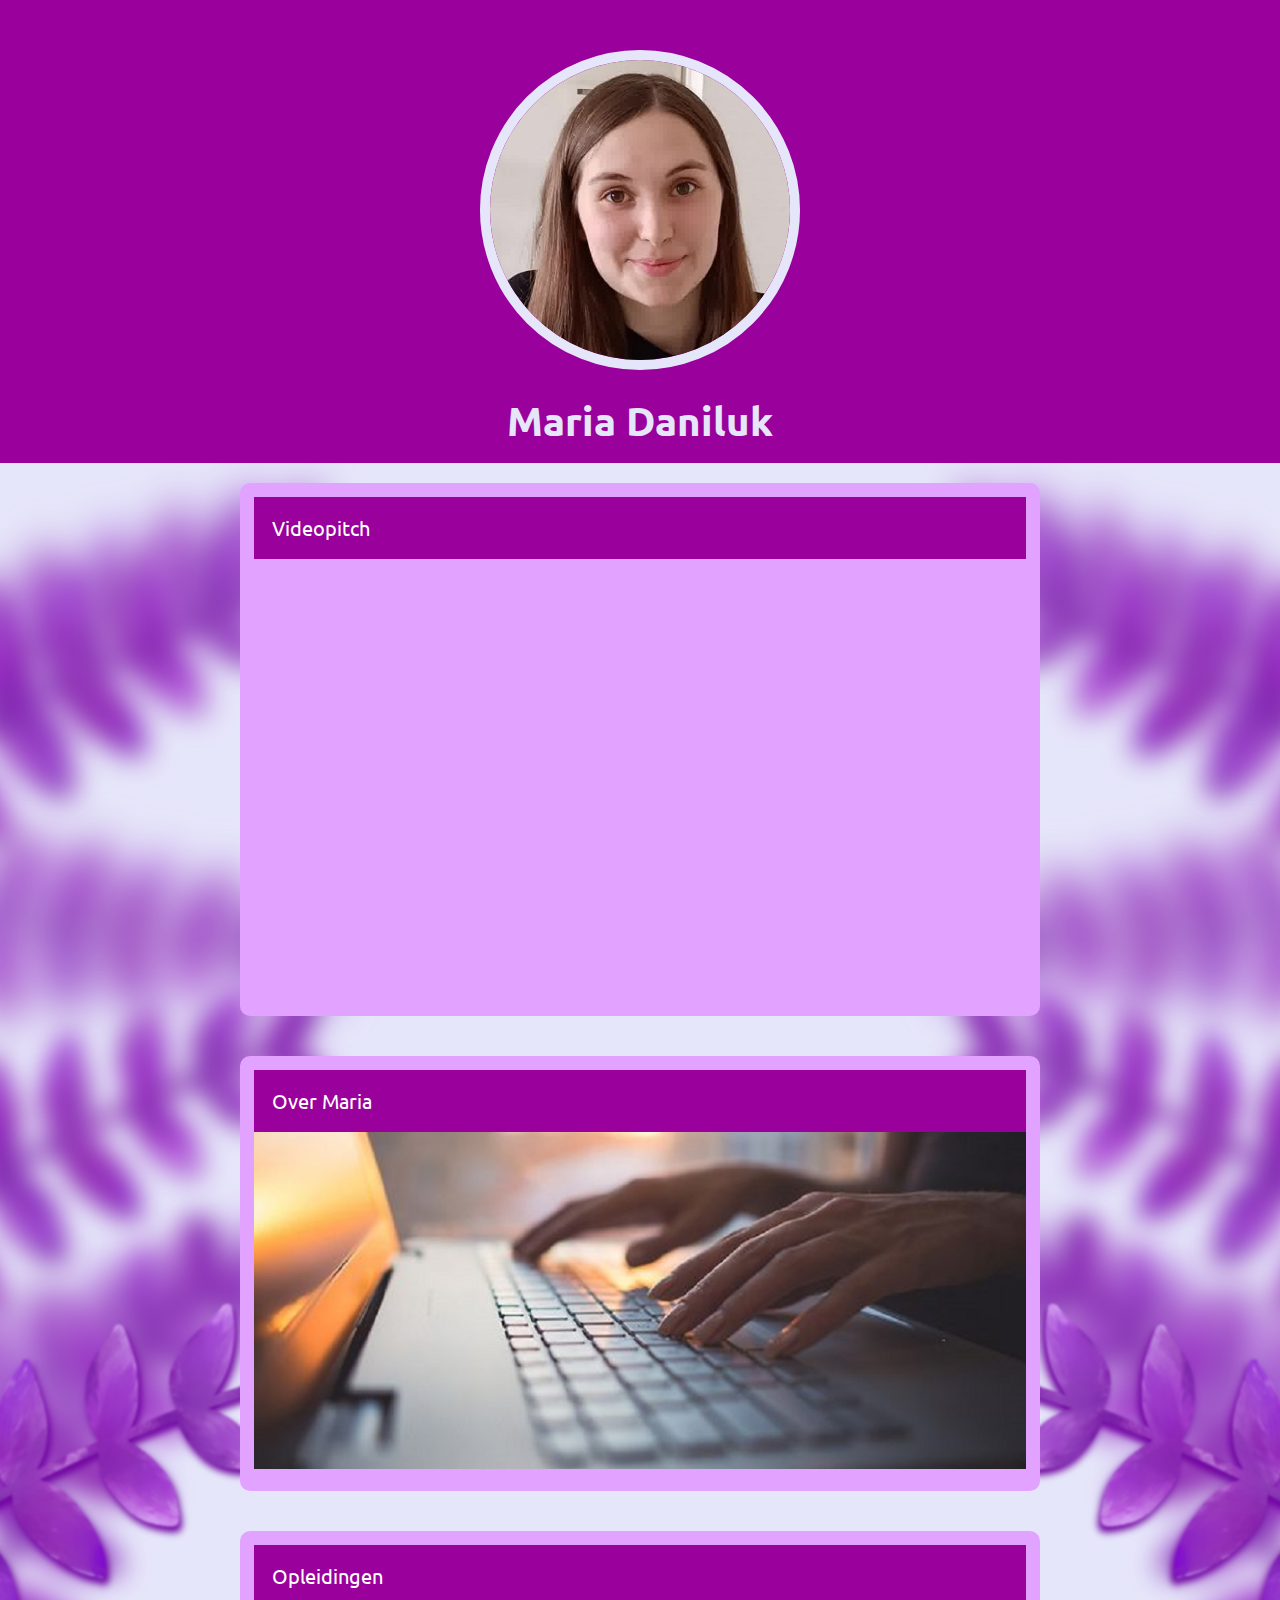
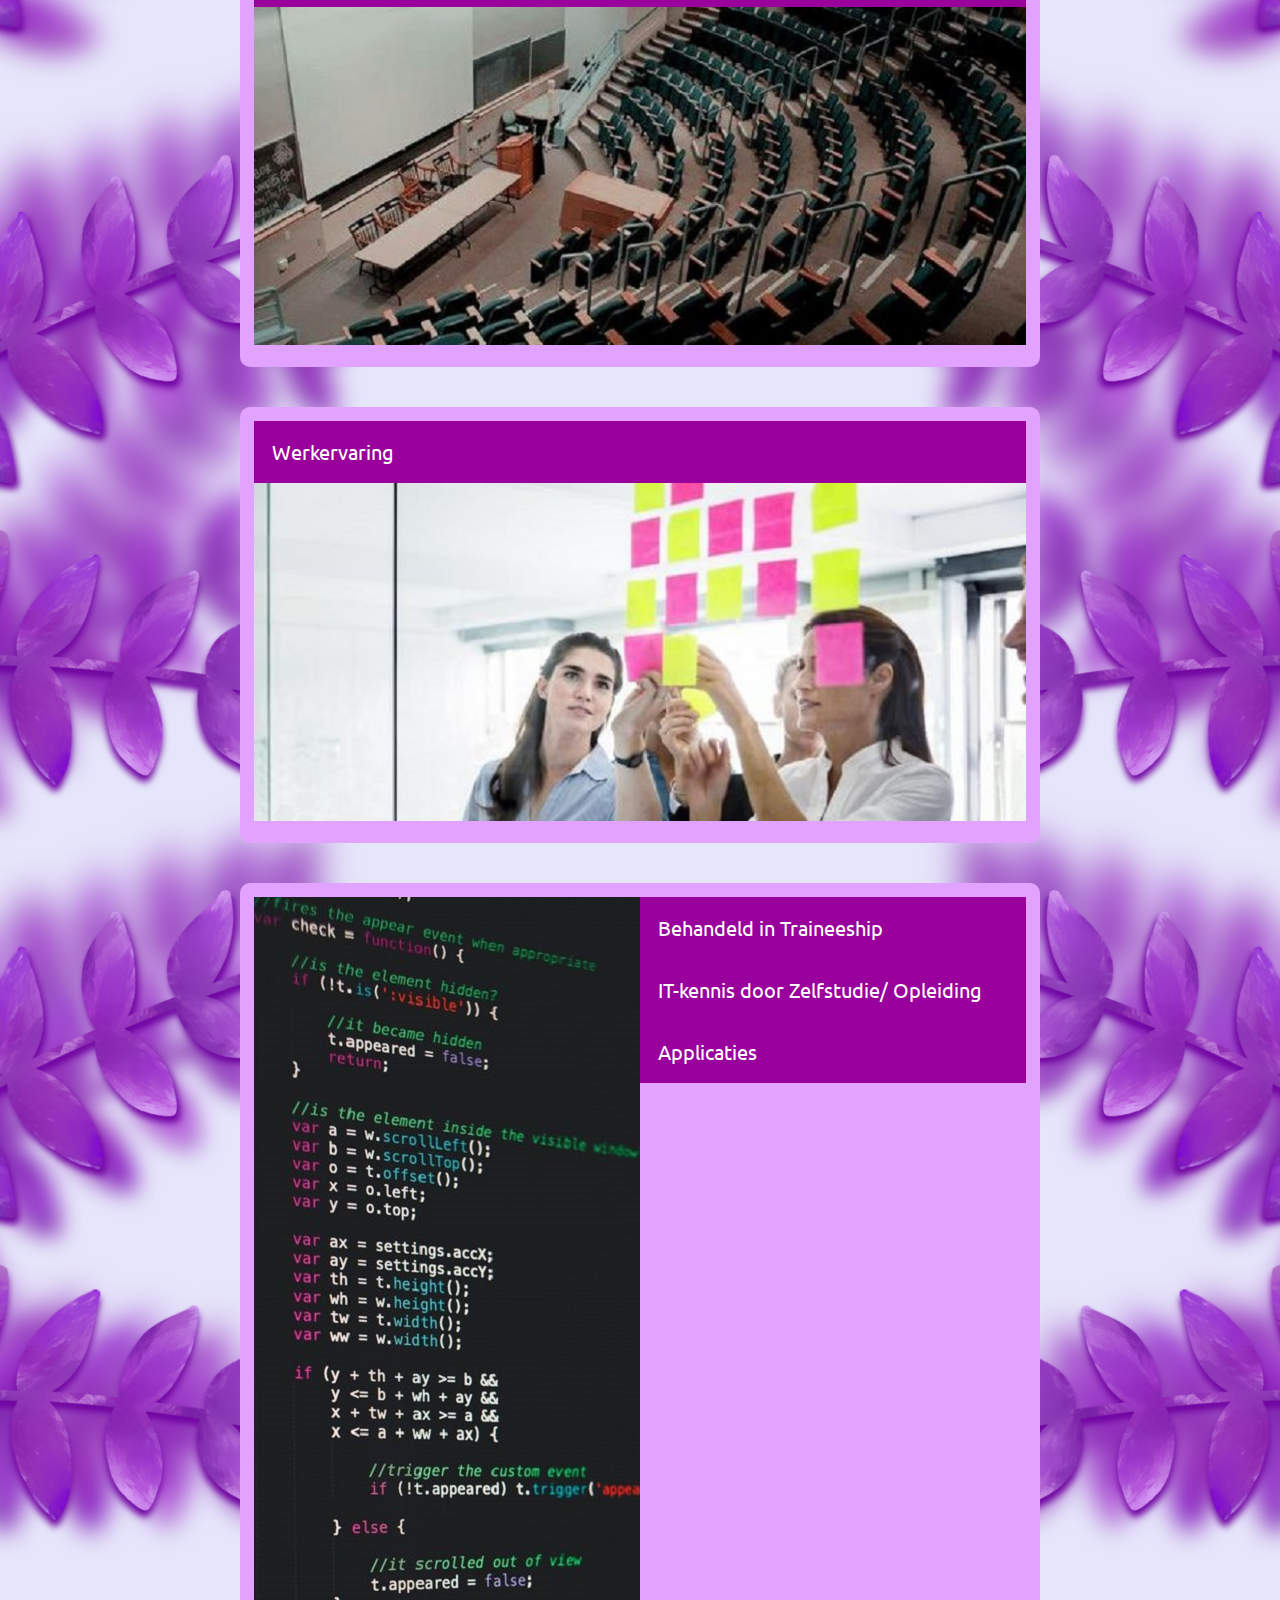
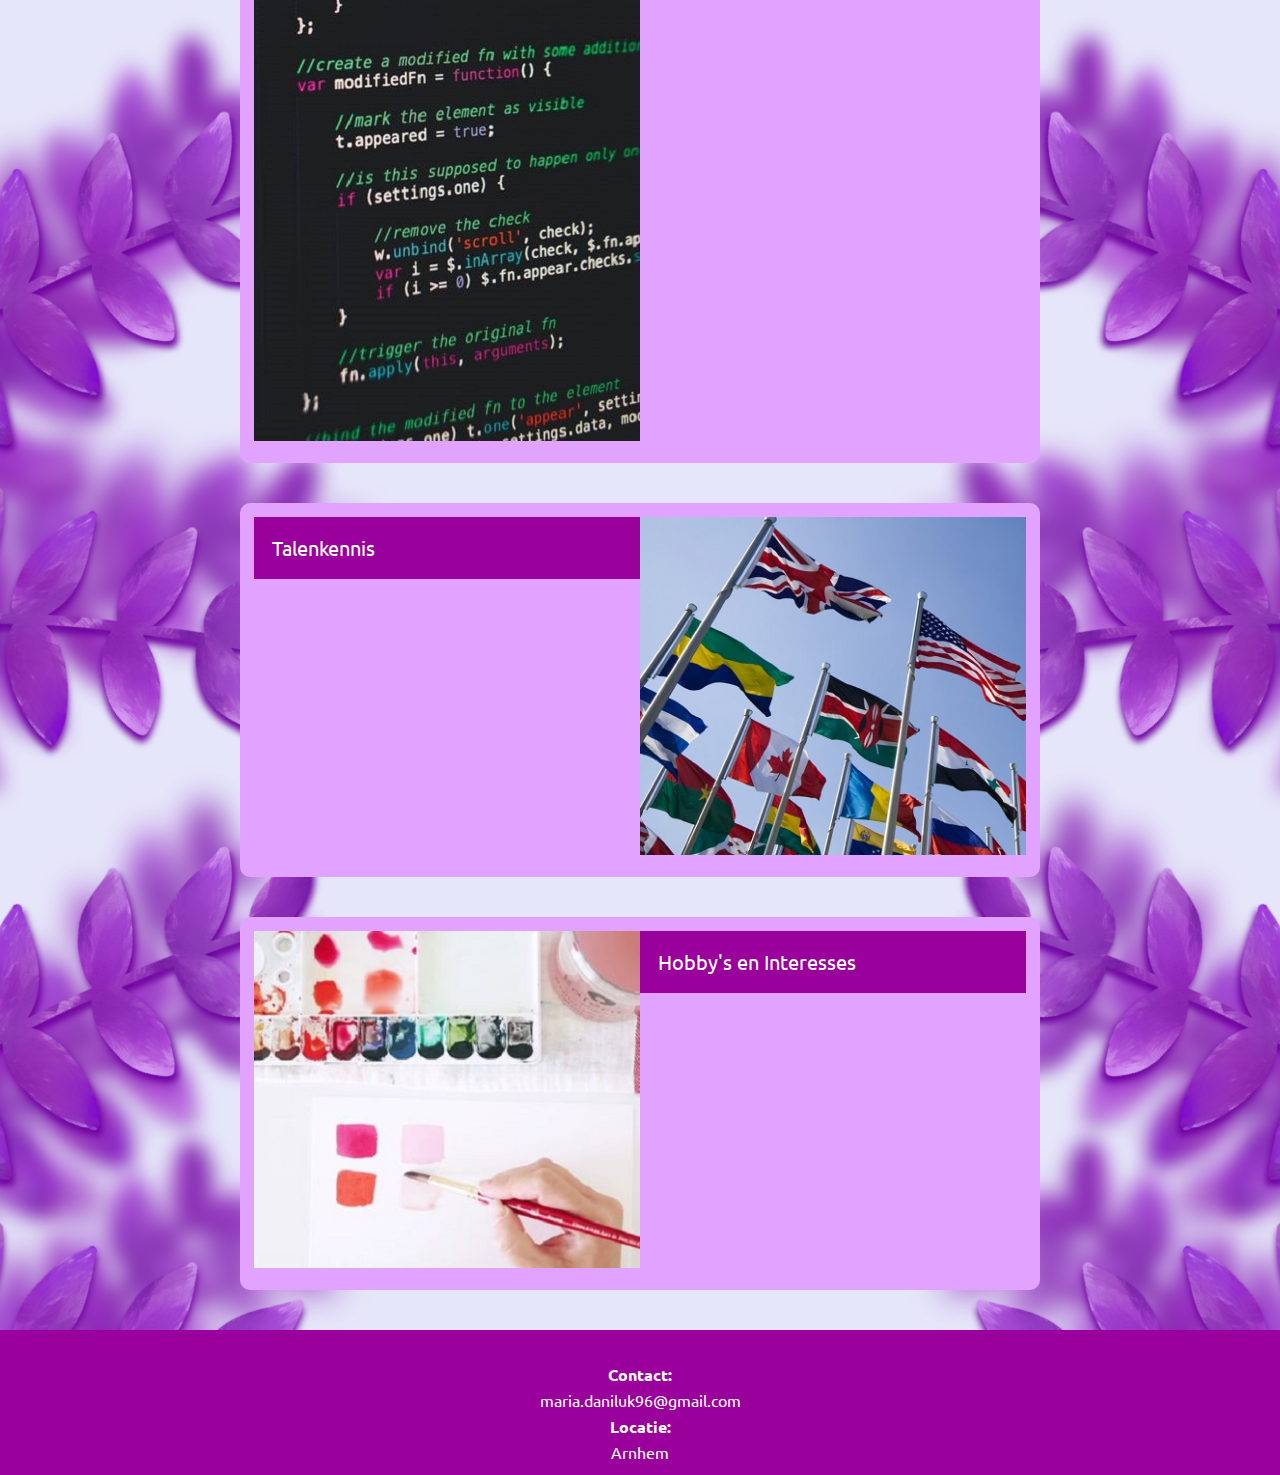
==== commit fce0a467: "index ook aangepast" ====
--- a/index.html
+++ b/index.html
@@ -14,6 +14,7 @@
         <header>
             <img src="img\profielfoto.jpg">
             <h1>Maria Daniluk</h1>
+            </div>
         </header>
 
         <!-- main element-->
@@ -634,6 +635,12 @@
             
             </div>
             <div class="info-container">
+
+                <div class="background">
+                    <button type="button" class="collapsible">Videopitch</button>
+                    <iframe width="100%" src="https://www.youtube.com/embed/iyAEcKhTrFQ" title="YouTube video player" frameborder="0" allow="accelerometer; autoplay; clipboard-write; encrypted-media; gyroscope; picture-in-picture" allowfullscreen></iframe>
+                    </div>
+
             <div class="background">
             <button type="button" class="collapsible">Over Maria</button>
                 <div class="content">
@@ -655,20 +662,20 @@
             <button type="button" class="collapsible">Opleidingen</button>
             <div class="content">
             <h3>Trainee / mei 2019 - heden</h3>
-            <h3>JAVA Traineeship bij YoungCapital NEXT</h3>
-            <p>Ontwikkelen en presenteren eigen software	 Afgerond jun 2019
-                Scrum.org PSM1 certificaat			 Behaald mei 2019
-                1ZO-808 Java SE8 Programmer (OCA)		 Behaald aug  2019
-                1ZO-809 Java SE8 Programmer (OCP)		 Verwacht      2021
-                Persoonlijk Leiderschapstraject: Take Charge	 behaald feb  2019</p>
+            <h4>JAVA Traineeship bij YoungCapital NEXT </h4>
+            <ul>
+                <li>Ontwikkelen en presenteren eigen software (jun 2019)</li>
+                <li>Scrum.org PSM1 certificaat (mei 2019)</li>
+                <li>1ZO-808 Java SE8 Programmer (OCA) (aug 2019)</li>
+            </ul>
             <h3>MSc.Psychologie / sep 2017 - jun 2018</h3>
-            <p>Radboud Universiteit Nijmegen</p>
+            <h4>Radboud Universiteit Nijmegen</h4>
             <h3>Master Honours Programma / sep 2017 - un 2018</h3>
-            <p>Radboud Universiteit Nijmegen</p>
+            <h4>Radboud Universiteit Nijmegen</h4>
             <h3>BSc. Psychologie / sep 2014 - jun 2017</h3>
-            <p>Radboud Uiversiteit Nijmegen</p>
+            <h4>Radboud Uiversiteit Nijmegen</h4>
             <h3>Allgemeines Gymnasium / aug 2006 jul 2014</h3>
-            <p>Gymnasium Lohne, Lohne (Duitsland)</p>
+            <h4>Gymnasium Lohne, Lohne (Duitsland)</h4>
             </div>
             
             <img src="img\edited\uni1.jpg">
@@ -684,7 +691,7 @@
                 <li>Implementatie an nieuwe bedrijfsonderdelen</li>
                 <li>Configuratie van bestaande bedrijfsonderdelen</li>
             </ul>
-            <h3>Calco, IT Trainee / mrt 2019 - mei 2019, maarssen</h3>
+            <h3>Calco, IT Trainee / mrt 2019 - mei 2019, Maarssen</h3>
                 <ul>
                     <li>Trainingen over basisvaardigheden van een IT professional (ASL, BiSL, DFD, DSDM, ERD, FO, ITIL, NSD, PRINCE2, TMap Next, UML)</li>
                 </ul>
@@ -734,15 +741,21 @@
                             <li>Deploy op server (digitalOcean, Heroku, e.a.)</li>
                         </ul>
                         </div>
-                        <button type="button" class="collapsible">IT-kennis door Zelfstudie/ Opleiding</button>
+                    <button type="button" class="collapsible">IT-kennis door Zelfstudie/ Opleiding</button>
                     <div class="content">
                         <ul>
                             <li>Java</li>
-                <li>PSM1 (behaald)</li>
-                <li>Exin Cloud Computing Foundation (behaald)</li>
-                <li>JavaScript</li>
-                <li>Python</li>
-                <li>C#</li>
+                            <li>PSM1 (behaald)</li>
+                            <li>Exin Cloud Computing Foundation (behaald)</li>
+                            <li>JavaScript</li>
+                            <li>Python</li>
+                            <li>C#</li>
+                        </ul>
+                        </div>
+                        <button type="button" class="collapsible">Applicaties</button>
+                    <div class="content">
+                        <ul>
+                            <a href="https://marrrrryyy.github.io/CrimeStoryOnline/CrimeStoryOnline/menu" target="_blank" title="Go to the app"><li>Crime Story Game</li></a>
                         </ul>
                         </div>
                 </div>
@@ -752,10 +765,12 @@
                 <div class="left">
                     <button type="button" class="collapsible">Talenkennis</button>
                     <div class="content">
-                        <h3>Duits - moedertaal</h3>
-                        <h3>Nederlands - vloeiend</h3>
-                        <h3>Engels - goed</h3>
-                         <h3>Russisch - goed</h3>
+                        <ul>
+                            <li>Duits - moedertaal</li>
+                            <li>Nederlands - vloeiend</li>
+                            <li>Engels - goed</li>
+                            <li>Russisch - goed</li>
+                        </ul>
                     </div>
             
             </div>
--- a/css/CV.css
+++ b/css/CV.css
@@ -46,6 +46,7 @@
 .parallax-container{
     position: absolute;
 }
+
 .parallax-container-flipped {
     position: absolute;
     transform: scaleX(-1);
@@ -58,6 +59,7 @@
     align-items: center;
     
 }
+
 .parallax-item img{
     max-width: 50%;
     max-height: 50%;
@@ -79,6 +81,30 @@
 h1{
     font-size: 20px;
 }
+
+a:link {
+    color: purple;
+    background-color: transparent;
+    text-decoration: none;
+  }
+  a:visited {
+    color: pink;
+    background-color: transparent;
+    text-decoration: none;
+  }
+  a:hover {
+    color: darkorchid;
+    background-color: transparent;
+    text-decoration: underline;
+  }
+  a:active {
+    color: whitesmoke;
+    background-color: transparent;
+    text-decoration: underline;
+  }
+  iframe {
+      height: 435px;
+  }
 
 .background{
     background-color: #e1a3ff;
